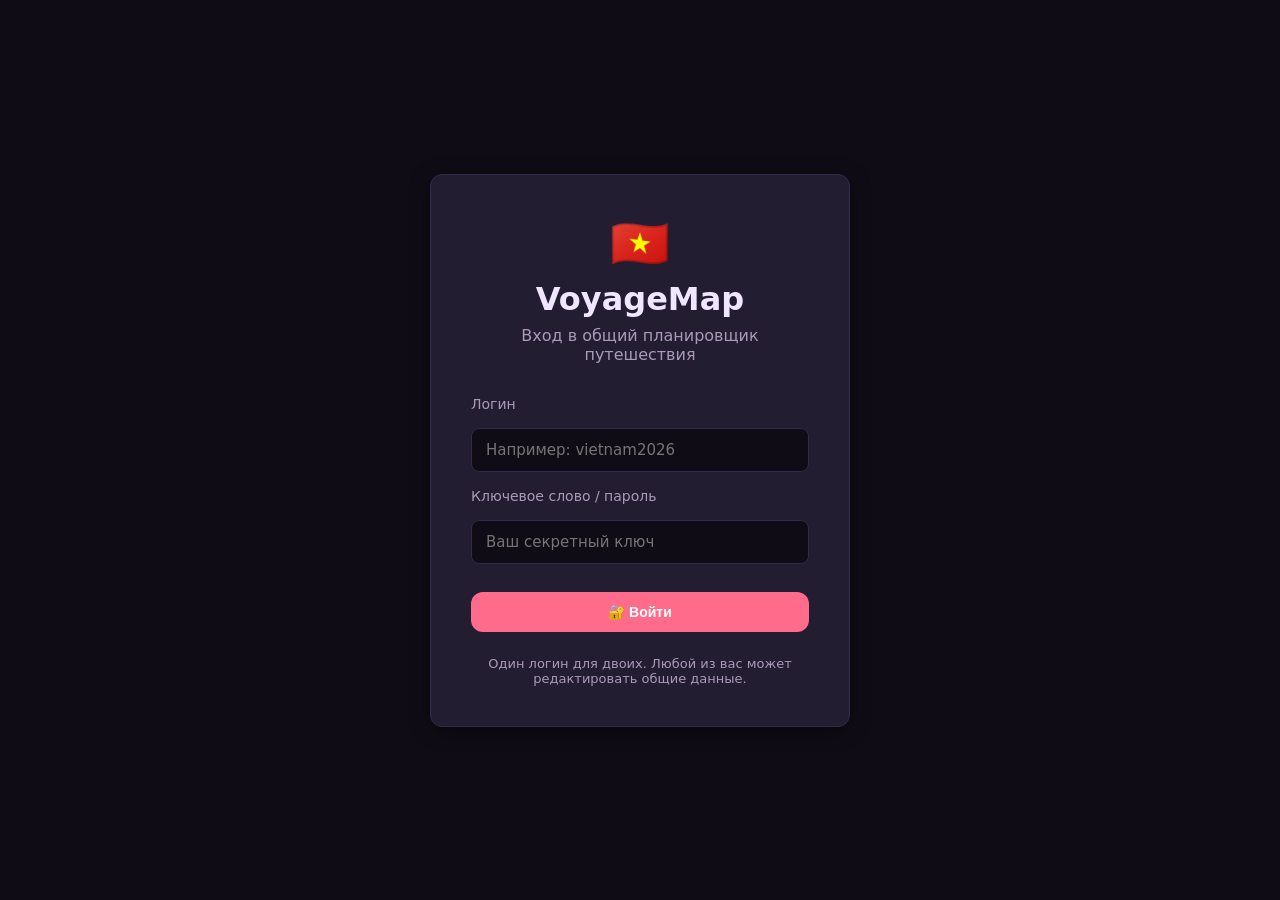
==== index.html @ cbf47e5e "Add colored map pins + Stamen Toner Lite + maxZoom 19" ====
<!DOCTYPE html>
<html lang="ru">
<head>
    <meta charset="UTF-8">
    <meta name="viewport" content="width=device-width, initial-scale=1.0">
    <title>Vietnam Travel Map 2026</title>
    <link rel="stylesheet" href="https://unpkg.com/leaflet@1.9.4/dist/leaflet.css" />
    <link rel="stylesheet" href="css/style.css">
</head>
<body>
    <!-- Экран входа -->
    <div id="login-screen" class="login-screen hidden">
        <div class="login-card">
            <div class="login-header">
                <span class="brand-icon" style="font-size: 48px;">🇻🇳</span>
                <h1>VoyageMap</h1>
                <p>Вход в общий планировщик путешествия</p>
            </div>
            <form id="login-form" class="login-form">
                <label for="login-input">Логин</label>
                <input type="text" id="login-input" placeholder="Например: vietnam2026" required autocomplete="username">

                <label for="passphrase-input">Ключевое слово / пароль</label>
                <input type="password" id="passphrase-input" placeholder="Ваш секретный ключ" required autocomplete="current-password">

                <div id="login-error" class="login-error" style="display: none;"></div>

                <button type="submit" class="btn btn-primary" style="width: 100%; margin-top: 12px;">🔐 Войти</button>
            </form>
            <p class="login-hint">Один логин для двоих. Любой из вас может редактировать общие данные.</p>
        </div>
    </div>

    <div class="app" style="display: none;">
        <!-- Sidebar -->
        <aside class="sidebar">
            <div class="brand">
                <span class="brand-icon">🇻🇳</span>
                <span class="brand-text">VoyageMap</span>
            </div>
            <nav class="nav">
                <button class="nav-item active" data-tab="dashboard">
                    <span class="nav-icon">📊</span>
                    <span class="nav-text">Dashboard</span>
                </button>
                <button class="nav-item" data-tab="map">
                    <span class="nav-icon">🗺️</span>
                    <span class="nav-text">Vietnam Map</span>
                </button>
                <button class="nav-item" data-tab="weather">
                    <span class="nav-icon">🌤️</span>
                    <span class="nav-text">Weather</span>
                </button>
                <button class="nav-item" data-tab="routes">
                    <span class="nav-icon">🛤️</span>
                    <span class="nav-text">Routes</span>
                </button>
                <button class="nav-item" data-tab="notes">
                    <span class="nav-icon">📝</span>
                    <span class="nav-text">Notes</span>
                </button>
                <button class="nav-item" data-tab="expenses">
                    <span class="nav-icon">💰</span>
                    <span class="nav-text">Траты</span>
                </button>
                <button class="nav-item" data-tab="planner">
                    <span class="nav-icon">📅</span>
                    <span class="nav-text">Планнер</span>
                </button>
                <button class="nav-item" data-tab="settings">
                    <span class="nav-icon">⚙️</span>
                    <span class="nav-text">Settings</span>
                </button>
            </nav>
            <div class="sidebar-footer">
                <small>Vietnam 2026 • Prototype</small>
            </div>
        </aside>

        <!-- Main content -->
        <main class="main">
            <!-- Dashboard -->
            <section class="tab active" id="tab-dashboard">
                <header class="page-header">
                    <h1>🇻🇳 Vietnam Travel Dashboard</h1>
                </header>
                <div class="dashboard-grid">
                    <!-- Trip dates -->
                    <div class="card compact">
                        <div class="card-header">
                            <div class="card-label">ПЛАНИРУЕМАЯ ПОЕЗДКА</div>
                            <span class="card-icon">✈️</span>
                        </div>
                        <div class="metric-row">
                            <div class="metric">
                                <span class="metric-value" id="trip-days">91</span>
                                <span class="metric-unit">дней</span>
                            </div>
                            <div class="date-pair">
                                <div class="date-input-group">
                                    <span class="date-label">Старт</span>
                                    <input type="date" id="trip-start" value="2026-09-01">
                                </div>
                                <span class="date-arrow">→</span>
                                <div class="date-input-group">
                                    <span class="date-label">Финиш</span>
                                    <input type="date" id="trip-end" value="2026-11-30">
                                </div>
                            </div>
                        </div>
                        <div class="card-footer" id="trip-to-start">До старта: 44 дня</div>
                    </div>

                    <!-- Visa -->
                    <div class="card compact visa-card">
                        <div class="card-header">
                            <div class="card-label">ВИЗА</div>
                            <span class="card-icon">🛂</span>
                        </div>
                        <div class="metric-row">
                            <div class="metric">
                                <span class="metric-value" id="visa-remaining">—</span>
                                <span class="metric-unit">дней осталось</span>
                            </div>
                            <div class="visa-inputs">
                                <div class="date-input-group">
                                    <span class="date-label">Оформлена</span>
                                    <input type="date" id="visa-date">
                                </div>
                                <div class="date-input-group">
                                    <span class="date-label">Срок, дн</span>
                                    <input type="number" id="visa-days" min="1" value="90">
                                </div>
                            </div>
                        </div>
                        <div class="card-footer" id="visa-end-date">—</div>
                    </div>

                    <!-- Vietnam time -->
                    <div class="card compact time-card">
                        <div class="card-header">
                            <div class="card-label">ВРЕМЯ ВО ВЬЕТНАМЕ</div>
                            <span class="card-icon">🌏</span>
                        </div>
                        <div class="time-clock" id="time-vietnam">--:--</div>
                        <div class="time-date" id="date-vietnam">--</div>
                    </div>

                    <!-- Moscow time -->
                    <div class="card compact time-card">
                        <div class="card-header">
                            <div class="card-label">ВРЕМЯ В МОСКВЕ</div>
                            <span class="card-icon">🇷🇺</span>
                        </div>
                        <div class="time-clock" id="time-moscow">--:--</div>
                        <div class="time-date" id="date-moscow">--</div>
                    </div>
                </div>
                <div class="dashboard-grid">
                    <div class="card wide budget-card">
                        <div class="budget-card-header">
                            <div class="budget-title">
                                <div class="card-label">БЮДЖЕТ ПОЕЗДКИ</div>
                                <div class="budget-summary">
                                    <span class="budget-spent" id="spent-amount">₽0</span>
                                    <span class="budget-total">из <span id="total-budget">₽600 000</span></span>
                                </div>
                            </div>
                            <div class="budget-status">
                                <div class="budget-remaining" id="budget-remaining">Осталось: ₽600 000</div>
                                <div class="rate-note" id="budget-rate-note">1 ₽ ≈ 280 ₫</div>
                            </div>
                        </div>

                        <div class="budget-progress">
                            <div class="budget-progress-bar" id="budget-progress-bar" style="width: 0%;"></div>
                        </div>

                        <div class="budget-body">
                            <div class="budget-categories" id="budget-categories">
                                <div style="color: var(--text-secondary); font-size: 13px;">Пока нет трат</div>
                            </div>
                            <div class="budget-actions">
                                <button class="btn btn-primary" onclick="switchTab('expenses')">💰 Управлять тратами</button>
                                <button class="btn btn-secondary" onclick="editBudget()">✏️ Изменить бюджет</button>
                            </div>
                        </div>
                    </div>
                </div>
                <div class="dashboard-grid">
                    <div class="card wide">
                        <div id="dashboard-planner-banner"></div>
                        <div class="card-label">БЫСТРЫЕ ДЕЙСТВИЯ</div>
                        <div class="quick-actions">
                            <button class="btn btn-primary" onclick="switchTab('map')">Открыть карту</button>
                            <button class="btn btn-secondary" onclick="switchTab('routes')">Планировать маршрут</button>
                            <button class="btn btn-secondary" onclick="switchTab('notes')">Мои заметки</button>
                        </div>
                    </div>
                </div>
                <div class="dashboard-grid">
                    <div class="card wide">
                        <div class="card-label">О ПРОЕКТЕ</div>
                        <p>Интерактивная карта Вьетнама для планирования длительного путешествия. Маркеры с русскими и вьетнамскими названиями, фото, погода, маршруты и личные заметки.</p>
                    </div>
                </div>
            </section>

            <!-- Vietnam Map -->
            <section class="tab" id="tab-map">
                <header class="page-header compact">
                    <h1>🗺️ Карта Вьетнама</h1>
                    <div class="map-toolbar">
                        <div class="map-search">
                            <input type="text" id="map-search" placeholder="Найти город, достопримечательность, пляж..." autocomplete="off">
                            <button class="btn btn-secondary" id="map-search-btn">🔍</button>
                        </div>
                        <button class="btn btn-secondary btn-pin-add" id="map-add-pin-btn" type="button">📍 Добавить метку</button>
                        <div class="layer-controls">
                            <label><input type="checkbox" class="layer-toggle" data-layer="cities" checked> Города</label>
                            <label><input type="checkbox" class="layer-toggle" data-layer="attractions" checked> Достопримечательности</label>
                            <label><input type="checkbox" class="layer-toggle" data-layer="beaches" checked> Пляжи</label>
                            <label><input type="checkbox" class="layer-toggle" data-layer="transport" checked> Аэропорты/Порты</label>

                            <div class="layer-group">
                                <div class="layer-group-title">Мои метки:</div>
                                <label class="pin-toggle pin-toggle-want-to-visit"><input type="checkbox" class="layer-toggle" data-layer="pin-want-to-visit" checked> ⭐ Хочу побывать</label>
                                <label class="pin-toggle pin-toggle-visited"><input type="checkbox" class="layer-toggle" data-layer="pin-visited" checked> ✅ Уже были</label>
                                <label class="pin-toggle pin-toggle-food"><input type="checkbox" class="layer-toggle" data-layer="pin-food" checked> 🍴 Еда</label>
                                <label class="pin-toggle pin-toggle-housing"><input type="checkbox" class="layer-toggle" data-layer="pin-housing" checked> 🏨 Жильё</label>
                                <label class="pin-toggle pin-toggle-note"><input type="checkbox" class="layer-toggle" data-layer="pin-note" checked> 📌 Заметки</label>
                            </div>

                            <label><input type="checkbox" class="layer-toggle" data-layer="routes"> Маршруты</label>
                            <label><input type="checkbox" class="layer-toggle" data-layer="boundaries" checked> Границы стран</label>
                        </div>
                    </div>
                </header>
                <div id="map" class="map-container"></div>

                <!-- Плавающая панель построения маршрута -->
                <div class="route-builder-panel" id="route-builder-panel">
                    <div class="builder-header">
                        <div class="card-label">КОНСТРУКТОР МАРШРУТА</div>
                        <button class="btn-icon" onclick="toggleRouteBuilder()">✕</button>
                    </div>

                    <div class="builder-status" id="builder-status">Загрузка...</div>

                    <input type="text" id="new-route-name" placeholder="Название, например: Поездка к водопадам">
                    <input type="date" id="new-route-date">
                    <textarea id="new-route-desc" rows="2" placeholder="Описание маршрута..."></textarea>

                    <div class="builder-section">
                        <div class="section-label">Точки маршрута</div>
                        <div id="route-waypoints-list" class="waypoints-list">
                            <div class="waypoints-empty">Правый клик на карте → «Добавить точку»</div>
                        </div>
                        <button class="btn btn-sm btn-secondary" id="clear-waypoints">Очистить точки</button>
                    </div>

                    <div class="builder-actions">
                        <button class="btn btn-primary" id="build-route">🛣️ Построить по дорогам</button>
                        <button class="btn btn-success" id="save-built-route" disabled>💾 Сохранить маршрут</button>
                    </div>

                    <div class="route-info" id="route-info"></div>
                </div>

                <!-- Кнопка открытия панели, если свёрнута -->
                <button class="builder-toggle" id="builder-toggle" onclick="toggleRouteBuilder()">🛣️ Маршрут</button>

                <div id="map-context-menu" class="map-context-menu hidden">
                    <div class="context-item" data-action="waypoint">➕ Добавить точку маршрута</div>
                    <div class="context-item" data-action="google">🔍 Искать в Google Maps</div>
                </div>

                <div id="map-search-results" class="map-search-results hidden"></div>

                <!-- Модалка создания цветной метки -->
                <div id="pin-create-modal" class="pin-create-modal" hidden>
                    <div class="pin-create-backdrop" onclick="closePinCreateModal()"></div>
                    <div class="pin-create-card" role="dialog" aria-modal="true" aria-labelledby="pin-create-title-text">
                        <div class="pin-create-header">
                            <h3 id="pin-create-title-text">📍 Новая метка</h3>
                            <button type="button" class="pin-create-close" onclick="closePinCreateModal()" aria-label="Закрыть">✕</button>
                        </div>

                        <div class="pin-type-picker" role="radiogroup" aria-label="Тип метки">
                            <button type="button" class="pin-type-btn pin-type-want-to-visit" data-type="want-to-visit" onclick="setActivePinType('want-to-visit')" title="Хочу побывать" aria-label="Хочу побывать">⭐</button>
                            <button type="button" class="pin-type-btn pin-type-visited" data-type="visited" onclick="setActivePinType('visited')" title="Уже были" aria-label="Уже были">✅</button>
                            <button type="button" class="pin-type-btn pin-type-food" data-type="food" onclick="setActivePinType('food')" title="Еда" aria-label="Еда">🍴</button>
                            <button type="button" class="pin-type-btn pin-type-housing" data-type="housing" onclick="setActivePinType('housing')" title="Жильё" aria-label="Жильё">🏨</button>
                            <button type="button" class="pin-type-btn pin-type-note" data-type="note" onclick="setActivePinType('note')" title="Заметка" aria-label="Заметка">📌</button>
                        </div>

                        <label class="pin-form-field">
                            <span class="pin-form-label">Заголовок:</span>
                            <input type="text" id="pin-create-title" placeholder="например, Храм Литературы" maxlength="80">
                        </label>

                        <label class="pin-form-field">
                            <span class="pin-form-label">Адрес:</span>
                            <div class="pin-address-row">
                                <input type="text" id="pin-create-address" placeholder="Определяется автоматически...">
                                <button type="button" class="btn btn-sm btn-secondary" id="pin-refresh-addr" onclick="refreshPinAddress()" title="Обновить адрес">🔄</button>
                            </div>
                        </label>

                        <label class="pin-form-field">
                            <span class="pin-form-label">Заметка:</span>
                            <textarea id="pin-create-body" rows="3" placeholder="Время работы, особенности, цены..."></textarea>
                        </label>

                        <label class="pin-form-checkbox">
                            <input type="checkbox" id="pin-create-add-note">
                            <span>Также создать полноценную заметку</span>
                        </label>

                        <div class="pin-create-actions">
                            <button type="button" class="btn btn-primary" onclick="savePin()">💾 Сохранить</button>
                            <button type="button" class="btn btn-secondary" onclick="closePinCreateModal()">Отмена</button>
                        </div>
                    </div>
                </div>
            </section>

            <!-- Weather -->
            <section class="tab" id="tab-weather">
                <header class="page-header">
                    <h1>🌤️ Погода</h1>
                    <p class="subtitle">Выберите город на карте или из списка</p>
                </header>
                <div class="weather-layout">
                    <div class="weather-sidebar">
                        <div class="search-box">
                            <input type="text" id="weather-search" placeholder="Найти город...">
                        </div>
                        <div class="weather-list" id="weather-list"></div>
                    </div>
                    <div class="weather-content" id="weather-detail">
                        <div class="empty-state">
                            <span class="empty-icon">🌦️</span>
                            <p>Выберите город, чтобы увидеть прогноз погоды на 7 дней</p>
                        </div>
                    </div>
                </div>
            </section>

            <!-- Routes -->
            <section class="tab" id="tab-routes">
                <header class="page-header">
                    <h1>🛤️ Маршруты</h1>
                    <p class="subtitle">Ваши маршруты, планировка и идеи для поездок</p>
                </header>

                <div class="routes-layout-v2">
                    <!-- Левая колонка: мои маршруты + быстрое добавление -->
                    <div class="routes-main">
                        <div class="routes-toolbar">
                            <div class="routes-title">
                                <span class="card-label">МОИ МАРШРУТЫ</span>
                                <p style="color: var(--text-secondary); font-size: 13px; margin-top: 6px;">Создавайте маршруты на карте или быстро между городами.</p>
                            </div>
                            <div class="routes-quick-add">
                                <select id="route-from"></select>
                                <span class="route-arrow">→</span>
                                <select id="route-to"></select>
                                <button class="btn btn-primary" id="add-route">Добавить</button>
                            </div>
                        </div>

                        <div class="routes-list-v2" id="saved-routes"></div>
                    </div>

                    <!-- Правая колонка: детальный редактор -->
                    <div class="routes-detail" id="route-detail">
                        <div class="empty-state">
                            <span class="empty-icon">🛤️</span>
                            <p>Выберите маршрут слева, чтобы отредактировать детали, фото, даты и заметки.</p>
                        </div>
                    </div>
                </div>

                <!-- Блок идей для поездок: сворачиваемый accordion с каруселью круизов -->
                <div class="cruises-section" id="cruises-section">
                    <button class="cruises-toggle" onclick="toggleCruisesSection()">
                        <span class="cruises-toggle-title">🚢 Идеи для поездок: круизы, экскурсии и буклеты</span>
                        <span class="cruises-toggle-icon" id="cruises-toggle-icon">▾</span>
                    </button>

                    <div class="cruises-content" id="cruises-content">
                        <div class="cruises-intro">
                            <p>Вдохновение для маршрутов: официальные круизы по бухтам и рекам, а также места, куда можно добавить свои буклеты и ссылки.</p>
                            <button class="btn btn-secondary" onclick="openCruiseForm()">➕ Добавить буклет/ссылку</button>
                        </div>

                        <div class="carousel-wrapper">
                            <button class="carousel-btn prev" onclick="moveCarousel(-1)">‹</button>
                            <div class="carousel-track" id="cruise-carousel"></div>
                            <button class="carousel-btn next" onclick="moveCarousel(1)">›</button>
                        </div>
                    </div>
                </div>
            </section>

            <!-- Planner -->
            <section class="tab" id="tab-planner">
                <header class="page-header">
                    <h1>📅 Планнер поездки</h1>
                    <p class="subtitle">Ближайшие события, маршруты и напоминания</p>
                </header>
                <div class="planner-layout">
                    <div class="planner-sidebar">
                        <div class="card">
                            <div class="card-label">НАПОМИНАНИЯ</div>
                            <div id="planner-reminders">
                                <div class="empty-state-small">
                                    <p>Запланируйте маршрут с датой, чтобы увидеть напоминания.</p>
                                </div>
                            </div>
                        </div>
                    </div>
                    <div class="planner-content">
                        <h3 style="margin-bottom: 16px;">Все запланированные маршруты</h3>
                        <div id="planner-list" class="planner-list"></div>
                    </div>
                </div>
            </section>

            <!-- Notes -->
            <section class="tab" id="tab-notes">
                <header class="page-header">
                    <h1>📝 Заметки</h1>
                    <p class="subtitle">Личные заметки: места, врачи, кафе, жильё — всё в одном месте</p>
                </header>
                <div class="notes-layout">
                    <div class="notes-sidebar">
                        <div class="search-box">
                            <input type="text" id="notes-search" placeholder="Найти заметку по названию или тегу…">
                        </div>
                        <div id="notes-tree" class="notes-tree"></div>
                    </div>
                    <div class="notes-content">
                        <div class="notes-filter-bar">
                            <div class="notes-filter-row">
                                <span class="filter-label">📍 Город:</span>
                                <div id="notes-filter-cities" class="filter-chips"></div>
                            </div>
                            <div class="notes-filter-row">
                                <span class="filter-label">🏷️ Теги:</span>
                                <div id="notes-filter-tags" class="filter-chips"></div>
                            </div>
                            <div class="notes-filter-actions">
                                <button class="btn btn-primary" onclick="startNewNote()">➕ Добавить заметку</button>
                            </div>
                        </div>
                        <div id="notes-subbar" class="notes-subbar-host"></div>
                        <div id="notes-list" class="notes-list notes-list-grid"></div>
                        <div id="notes-editor" class="notes-editor-pane"></div>
                    </div>
                </div>
            </section>

            <!-- Expenses -->
            <section class="tab" id="tab-expenses">
                <header class="page-header">
                    <h1>💰 Траты</h1>
                    <p class="subtitle">Учёт расходов по категориям во время путешествия</p>
                </header>
                <div class="expenses-layout">
                    <div class="expenses-sidebar">
                        <div class="budget-summary-card">
                            <div class="card-label">ОБЩИЙ БЮДЖЕТ (₽)</div>
                            <div class="big" id="expenses-total-budget">₽600 000</div>
                            <div class="budget-progress">
                                <div class="budget-progress-bar" id="expenses-progress-bar" style="width: 0%;"></div>
                            </div>
                            <div style="margin-top: 12px; color: var(--text-secondary); font-size: 13px;">
                                Потрачено: <strong id="expenses-spent">₽0</strong>
                                <br>
                                Осталось: <strong id="expenses-remaining">₽600 000</strong>
                            </div>
                            <div class="rate-note" id="expenses-rate-note">Курс: 1 ₽ ≈ 280 ₫</div>
                            <button class="btn btn-secondary" style="margin-top: 16px;" onclick="editBudget()">✏️ Изменить бюджет</button>
                        </div>

                        <div class="expense-form-card">
                            <div class="card-label">ДОБАВИТЬ ТРАТУ</div>
                            <form id="expense-form">
                                <label for="expense-name">Название</label>
                                <input type="text" id="expense-name" placeholder="Например: Ужин в Ханое" required>

                                <label for="expense-amount">Сумма (VND, ₫)</label>
                                <input type="number" id="expense-amount" placeholder="0" min="0" step="1" required>

                                <label for="expense-category">Категория</label>
                                <select id="expense-category" required>
                                    <option value="food">🍽️ Еда</option>
                                    <option value="accommodation">🏠 Жильё</option>
                                    <option value="transport">🚌 Транспорт</option>
                                    <option value="flights">✈️ Перелёты</option>
                                    <option value="entertainment">🎭 Развлечения</option>
                                    <option value="shopping">🛍️ Шопинг</option>
                                    <option value="health">🏥 Медицина/страховка</option>
                                    <option value="visa">🛂 Визы/документы</option>
                                    <option value="other">📦 Другое</option>
                                </select>

                                <label for="expense-date">Дата</label>
                                <input type="date" id="expense-date" required>

                                <label for="expense-notes">Примечание (необязательно)</label>
                                <input type="text" id="expense-notes" placeholder="Где, с кем, детали...">

                                <button type="submit" class="btn btn-primary" style="width: 100%; margin-top: 8px;">➕ Добавить трату</button>
                            </form>
                        </div>
                    </div>

                    <div class="expenses-content">
                        <div class="expenses-stats">
                            <div class="stat-card">
                                <div class="stat-label">Всего трат</div>
                                <div class="stat-value" id="expense-count">0</div>
                            </div>
                            <div class="stat-card">
                                <div class="stat-label">Средняя трата</div>
                                <div class="stat-value" id="expense-average">0 ₫</div>
                            </div>
                            <div class="stat-card">
                                <div class="stat-label">Крупнейшая категория</div>
                                <div class="stat-value" id="top-category">—</div>
                            </div>
                        </div>

                        <h3 style="margin-bottom: 16px;">Траты по категориям</h3>
                        <div class="expense-categories-chart" id="expense-categories-chart"></div>

                        <h3 style="margin: 24px 0 16px;">История трат</h3>
                        <div class="expenses-list" id="expenses-list">
                            <div class="empty-state">
                                <span class="empty-icon">💸</span>
                                <p>Пока нет трат. Добавьте первую слева.</p>
                            </div>
                        </div>
                    </div>
                </div>
            </section>

            <!-- Settings -->
            <section class="tab" id="tab-settings">
                <header class="page-header">
                    <h1>⚙️ Настройки</h1>
                </header>
                <div class="settings-grid">
                    <div class="card">
                        <div class="card-label">ДАННЫЕ</div>
                        <button class="btn btn-secondary" onclick="exportNotes()">Экспорт заметок</button>
                        <button class="btn btn-secondary" onclick="importNotes()">Импорт заметок</button>
                        <button class="btn btn-danger" onclick="clearNotes()">Очистить заметки</button>
                        <hr style="border-color: var(--border); margin: 16px 0;">
                        <button class="btn btn-secondary" onclick="exportExpenses()">Экспорт трат</button>
                        <button class="btn btn-secondary" onclick="importExpenses()">Импорт трат</button>
                        <button class="btn btn-danger" onclick="clearExpenses()">Очистить траты</button>
                    </div>
                    <div class="card">
                        <div class="card-label">МАРШРУТИЗАЦИЯ</div>
                        <p style="margin-bottom: 12px; color: var(--text-secondary); font-size: 13px;">
                            По умолчанию маршруты строятся через бесплатный OSRM. Для более точных расчётов можно указать ключ OpenRouteService.
                        </p>
                        <label for="ors-api-key" style="font-size: 13px; color: var(--text-secondary); margin-bottom: 6px; display: block;">OpenRouteService API key</label>
                        <input type="password" id="ors-api-key" placeholder="не обязательно" style="width: 100%; margin-bottom: 10px;">
                        <button class="btn btn-secondary" onclick="saveORSApiKey()" style="width: 100%;">Сохранить ключ</button>
                    </div>
                    <div class="card">
                        <div class="card-label">О ПРИЛОЖЕНИИ</div>
                        <p>Версия: 0.4.0 Sync</p>
                        <p>Стек: HTML/CSS/JS, Leaflet.js, OpenStreetMap, Open-Meteo API, OSRM, Cloudflare Workers + D1</p>
                        <div id="sync-indicator" class="sync-indicator" style="margin-top: 12px;"></div>
                    </div>
                    <div class="card">
                        <div class="card-label">АККАУНТ</div>
                        <button class="btn btn-danger" id="logout-btn" style="width: 100%;">🚪 Выйти</button>
                    </div>
                </div>
            </section>
        </main>
    </div>

    <!-- Lightbox для фото маршрутов -->
    <div id="route-lightbox" class="route-lightbox hidden" onclick="closeRouteLightbox()">
        <button class="lightbox-close" onclick="closeRouteLightbox()">✕</button>
        <img id="lightbox-img" src="" alt="Фото маршрута">
    </div>

    <script src="https://unpkg.com/leaflet@1.9.4/dist/leaflet.js"></script>
    <script src="js/data.js"></script>
    <script src="js/auth.js"></script>
    <script src="js/sync.js"></script>
    <script src="js/map.js"></script>
    <script src="js/weather.js"></script>
    <script src="js/notes.js"></script>
    <script src="js/routes.js"></script>
    <script src="js/expenses.js"></script>
    <script src="js/app.js"></script>
</body>
</html>
---- css/style.css ----
:root {
    --bg-primary: #0f0c15;
    --bg-secondary: #1a1625;
    --bg-card: #231d32;
    --bg-hover: #2d2640;
    --text-primary: #f0e6ff;
    --text-secondary: #a99bb8;
    --accent: #ff6b8a;
    --accent-hover: #ff4d73;
    --accent-blue: #6b8aff;
    --border: #332a45;
    --success: #4ade80;
    --warning: #facc15;
    --danger: #ef4444;
    --radius: 12px;
    --shadow: 0 4px 20px rgba(0, 0, 0, 0.4);
}

* {
    margin: 0;
    padding: 0;
    box-sizing: border-box;
}

body {
    font-family: 'Segoe UI', system-ui, -apple-system, BlinkMacSystemFont, sans-serif;
    background: var(--bg-primary);
    color: var(--text-primary);
    height: 100vh;
    overflow: hidden;
}

.app {
    display: flex;
    height: 100vh;
    width: 100vw;
}

/* Sidebar */
.sidebar {
    width: 260px;
    background: var(--bg-secondary);
    border-right: 1px solid var(--border);
    display: flex;
    flex-direction: column;
    padding: 24px 16px;
    flex-shrink: 0;
}

.brand {
    display: flex;
    align-items: center;
    gap: 12px;
    margin-bottom: 32px;
    padding: 0 8px;
}

.brand-icon {
    font-size: 24px;
}

.brand-text {
    font-size: 22px;
    font-weight: 700;
    background: linear-gradient(90deg, var(--accent), var(--accent-blue));
    -webkit-background-clip: text;
    -webkit-text-fill-color: transparent;
    background-clip: text;
}

.nav {
    display: flex;
    flex-direction: column;
    gap: 8px;
    flex: 1;
}

.nav-item {
    display: flex;
    align-items: center;
    gap: 12px;
    padding: 12px 16px;
    border: none;
    border-radius: var(--radius);
    background: transparent;
    color: var(--text-secondary);
    font-size: 15px;
    cursor: pointer;
    transition: all 0.2s ease;
    text-align: left;
}

.nav-item:hover {
    background: var(--bg-hover);
    color: var(--text-primary);
}

.nav-item.active {
    background: var(--bg-hover);
    color: var(--accent);
    border-left: 3px solid var(--accent);
}

.nav-icon {
    font-size: 18px;
    width: 24px;
    text-align: center;
}

.sidebar-footer {
    padding: 16px 8px 0;
    color: var(--text-secondary);
    font-size: 12px;
    border-top: 1px solid var(--border);
}

/* Main content */
.main {
    flex: 1;
    overflow: hidden;
    position: relative;
}

.tab {
    display: none;
    height: 100%;
    overflow-y: auto;
    padding: 32px;
}

.tab.active {
    display: block;
}

.page-header {
    margin-bottom: 28px;
}

.page-header h1 {
    font-size: 32px;
    font-weight: 700;
    margin-bottom: 8px;
}

.page-header .subtitle {
    color: var(--text-secondary);
    font-size: 15px;
}

.page-header.compact {
    display: flex;
    justify-content: space-between;
    align-items: center;
    flex-wrap: wrap;
    gap: 16px;
    margin-bottom: 16px;
}

.page-header.compact h1 {
    font-size: 24px;
    margin-bottom: 0;
}

/* Dashboard */
.dashboard-grid {
    display: grid;
    grid-template-columns: repeat(auto-fit, minmax(240px, 1fr));
    gap: 20px;
    margin-bottom: 24px;
}

.card {
    background: var(--bg-card);
    border: 1px solid var(--border);
    border-radius: var(--radius);
    padding: 22px;
    box-shadow: var(--shadow);
    transition: border-color 0.2s ease, transform 0.15s ease;
}

.card:hover {
    border-color: #4a3f63;
}

.card.wide {
    grid-column: 1 / -1;
}

.card.compact {
    display: flex;
    flex-direction: column;
    gap: 16px;
    min-height: 180px;
}

.card-header {
    display: flex;
    justify-content: space-between;
    align-items: flex-start;
}

.card-icon {
    font-size: 22px;
    opacity: 0.8;
}

.card-label {
    color: var(--text-secondary);
    font-size: 11px;
    font-weight: 600;
    letter-spacing: 1.2px;
}

.card-title {
    font-size: 24px;
    margin-bottom: 4px;
}

.card-footer {
    margin-top: auto;
    color: var(--text-secondary);
    font-size: 13px;
    padding-top: 10px;
    border-top: 1px solid var(--border);
}

.metric-row {
    display: flex;
    flex-direction: column;
    gap: 12px;
}

.metric {
    display: flex;
    align-items: baseline;
    gap: 8px;
}

.metric-value {
    font-size: 42px;
    font-weight: 700;
    color: var(--accent);
    line-height: 1;
}

.metric-unit {
    color: var(--text-secondary);
    font-size: 14px;
}

.date-pair,
.visa-inputs {
    display: flex;
    align-items: flex-end;
    gap: 10px;
    flex-wrap: wrap;
}

.date-input-group {
    display: flex;
    flex-direction: column;
    gap: 4px;
}

.date-label {
    font-size: 11px;
    color: var(--text-secondary);
    letter-spacing: 0.5px;
}

.date-arrow {
    color: var(--text-secondary);
    font-size: 14px;
    padding-bottom: 8px;
}

input[type="date"],
input[type="number"] {
    background: var(--bg-primary);
    border: 1px solid var(--border);
    border-radius: 8px;
    color: var(--text-primary);
    padding: 7px 10px;
    font-size: 13px;
    font-family: inherit;
    outline: none;
    min-width: 110px;
}

input[type="date"]:focus,
input[type="number"]:focus {
    border-color: var(--accent);
}

.time-card .time-clock {
    font-size: 42px;
    font-weight: 700;
    color: var(--accent);
    line-height: 1;
    margin-bottom: 8px;
}

.time-card .time-date {
    color: var(--text-secondary);
    font-size: 14px;
}

.rate-note {
    color: var(--text-secondary);
    font-size: 12px;
    margin-top: 4px;
}

.card-days .big,
.card-stat .big {
    font-size: 42px;
    font-weight: 700;
    color: var(--accent);
    display: block;
    margin-bottom: 4px;
}

/* Budget card */
.budget-card {
    display: flex;
    flex-direction: column;
    gap: 18px;
}

.budget-card-header {
    display: flex;
    justify-content: space-between;
    align-items: flex-start;
    flex-wrap: wrap;
    gap: 16px;
}

.budget-title {
    display: flex;
    flex-direction: column;
    gap: 6px;
}

.budget-summary {
    display: flex;
    align-items: baseline;
    gap: 10px;
}

.budget-spent {
    font-size: 36px;
    font-weight: 700;
    color: var(--accent);
    line-height: 1;
}

.budget-total {
    color: var(--text-secondary);
    font-size: 16px;
}

.budget-status {
    text-align: right;
}

.budget-remaining {
    color: var(--success);
    font-size: 16px;
    font-weight: 600;
    margin-bottom: 4px;
}

.budget-remaining.warning {
    color: var(--warning);
}

.budget-remaining.danger {
    color: var(--danger);
}

.budget-progress {
    width: 100%;
    height: 12px;
    background: var(--bg-secondary);
    border-radius: 6px;
    overflow: hidden;
}

.budget-progress-bar {
    height: 100%;
    background: linear-gradient(90deg, var(--accent), var(--accent-hover));
    border-radius: 6px;
    transition: width 0.5s ease;
}

.budget-progress-bar.warning {
    background: linear-gradient(90deg, var(--warning), #f97316);
}

.budget-progress-bar.danger {
    background: linear-gradient(90deg, var(--danger), #b91c1c);
}

.budget-body {
    display: flex;
    justify-content: space-between;
    align-items: flex-start;
    gap: 20px;
    flex-wrap: wrap;
}

.budget-categories {
    display: flex;
    gap: 10px;
    flex-wrap: wrap;
    flex: 1;
    min-width: 240px;
}

.budget-category {
    background: var(--bg-secondary);
    border: 1px solid var(--border);
    border-radius: 10px;
    padding: 8px 12px;
    font-size: 13px;
}

.budget-category .cat-name {
    color: var(--text-secondary);
    margin-right: 6px;
}

.budget-category .cat-amount {
    font-weight: 600;
    color: var(--text-primary);
}

.budget-actions {
    display: flex;
    gap: 10px;
    flex-wrap: wrap;
}

.quick-actions {
    display: flex;
    gap: 12px;
    flex-wrap: wrap;
}

.btn {
    padding: 12px 24px;
    border-radius: var(--radius);
    border: none;
    font-size: 14px;
    font-weight: 600;
    cursor: pointer;
    transition: all 0.2s ease;
}

.btn-primary {
    background: var(--accent);
    color: white;
}

.btn-primary:hover {
    background: var(--accent-hover);
}

.btn-secondary {
    background: var(--bg-hover);
    color: var(--text-primary);
    border: 1px solid var(--border);
    margin-right: 8px;
    margin-bottom: 8px;
}

.btn-secondary:hover {
    background: var(--border);
}

.btn-danger {
    background: rgba(239, 68, 68, 0.2);
    color: var(--danger);
    border: 1px solid var(--danger);
}

.btn-danger:hover {
    background: rgba(239, 68, 68, 0.3);
}

/* Map */
.map-container {
    width: 100%;
    height: calc(100vh - 170px);
    border-radius: var(--radius);
    overflow: hidden;
    border: 1px solid var(--border);
    box-shadow: var(--shadow);
    position: relative;
}

.map-toolbar {
    display: flex;
    align-items: center;
    justify-content: space-between;
    flex-wrap: wrap;
    gap: 12px;
    background: var(--bg-card);
    padding: 10px 14px;
    border-radius: var(--radius);
    border: 1px solid var(--border);
    max-width: 100%;
}

.map-search {
    display: flex;
    align-items: center;
    gap: 8px;
    flex: 1;
    min-width: 260px;
}

.map-search input {
    flex: 1;
    background: var(--bg-primary);
    border: 1px solid var(--border);
    border-radius: 8px;
    color: var(--text-primary);
    padding: 8px 12px;
    font-size: 14px;
    font-family: inherit;
    outline: none;
}

.map-search input:focus {
    border-color: var(--accent);
}

.map-search button {
    padding: 8px 12px;
    font-size: 14px;
}

.layer-controls {
    display: flex;
    gap: 14px;
    flex-wrap: wrap;
}

.layer-controls label {
    display: flex;
    align-items: center;
    gap: 6px;
    font-size: 13px;
    color: var(--text-secondary);
    cursor: pointer;
    white-space: nowrap;
}

.layer-controls input {
    accent-color: var(--accent);
}

/* Search results dropdown on map */
.map-search-results {
    position: absolute;
    top: 62px;
    left: 14px;
    width: min(360px, calc(100% - 28px));
    max-height: 320px;
    overflow-y: auto;
    background: var(--bg-card);
    border: 1px solid var(--border);
    border-radius: var(--radius);
    box-shadow: var(--shadow);
    z-index: 1000;
}

.map-search-results.hidden {
    display: none;
}

.search-result-item {
    padding: 12px 14px;
    cursor: pointer;
    border-bottom: 1px solid var(--border);
    transition: background 0.15s ease;
}

.search-result-item:last-child {
    border-bottom: none;
}

.search-result-item:hover {
    background: var(--bg-hover);
}

.search-result-item.external {
    color: var(--accent-blue);
    font-size: 13px;
}

.result-name {
    font-weight: 500;
    font-size: 14px;
    color: var(--text-primary);
}

.result-viet {
    color: var(--text-secondary);
    font-size: 13px;
}

.result-type {
    font-size: 12px;
    color: var(--text-secondary);
    margin-top: 2px;
}

/* Context menu on map */
.map-context-menu {
    position: fixed;
    background: var(--bg-card);
    border: 1px solid var(--border);
    border-radius: var(--radius);
    box-shadow: var(--shadow);
    padding: 6px 0;
    z-index: 10000;
    min-width: 180px;
}

.map-context-menu.hidden {
    display: none;
}

.context-item {
    padding: 10px 14px;
    font-size: 14px;
    cursor: pointer;
    transition: background 0.15s ease;
}

.context-item:hover {
    background: var(--bg-hover);
}

/* Route notification */
.route-notification {
    position: fixed;
    bottom: 24px;
    right: 24px;
    background: var(--bg-card);
    border: 1px solid var(--border);
    border-left: 4px solid var(--accent);
    border-radius: var(--radius);
    padding: 14px 18px;
    box-shadow: var(--shadow);
    font-size: 14px;
    color: var(--text-primary);
    z-index: 10001;
    opacity: 0;
    transform: translateY(20px);
    transition: opacity 0.3s ease, transform 0.3s ease;
    pointer-events: none;
}

.route-notification.show {
    opacity: 1;
    transform: translateY(0);
}

/* Country tooltip on map */
.country-tooltip {
    background: rgba(15, 12, 21, 0.85);
    border: 1px solid var(--border);
    border-radius: 6px;
    color: var(--text-primary);
    font-size: 12px;
    padding: 4px 8px;
    box-shadow: var(--shadow);
}

.leaflet-tooltip-left:before,
.leaflet-tooltip-right:before {
    border: none !important;
}

/* Leaflet popup customization */
.leaflet-popup-content-wrapper {
    background: var(--bg-card);
    color: var(--text-primary);
    border-radius: var(--radius);
    border: 1px solid var(--border);
    box-shadow: var(--shadow);
    padding: 0;
}

.leaflet-popup-tip {
    background: var(--bg-card);
}

.leaflet-popup-content {
    margin: 0;
    width: 280px !important;
}

.popup-title {
    font-size: 18px;
    font-weight: 700;
    margin-bottom: 4px;
    color: var(--accent);
}

.popup-viet {
    font-size: 13px;
    color: var(--text-secondary);
    margin-bottom: 12px;
}

.popup-type {
    display: inline-block;
    padding: 4px 10px;
    border-radius: 20px;
    font-size: 11px;
    font-weight: 600;
    text-transform: uppercase;
    margin-bottom: 12px;
}

.popup-type.city { background: var(--accent-blue); color: white; }
.popup-type.attraction { background: var(--warning); color: #1a1625; }
.popup-type.beach { background: #22d3ee; color: #1a1625; }
.popup-type.airport { background: var(--success); color: #1a1625; }
.popup-type.port { background: #a78bfa; color: white; }

.popup-images {
    display: grid;
    grid-template-columns: repeat(3, 1fr);
    gap: 6px;
    margin-bottom: 12px;
}

.popup-images img {
    width: 100%;
    height: 60px;
    object-fit: cover;
    border-radius: 6px;
    cursor: pointer;
    transition: transform 0.2s;
}

.popup-images img:hover {
    transform: scale(1.05);
}

.popup-desc {
    font-size: 13px;
    line-height: 1.5;
    color: var(--text-secondary);
    margin-bottom: 12px;
}

.popup-actions {
    display: flex;
    gap: 8px;
    flex-wrap: wrap;
}

.popup-actions button {
    flex: 1;
    min-width: 80px;
    padding: 8px 12px;
    font-size: 12px;
}

/* Weather */
.weather-layout,
.routes-layout,
.notes-layout {
    display: grid;
    grid-template-columns: 320px 1fr;
    gap: 24px;
    height: calc(100vh - 160px);
}

.weather-sidebar,
.routes-sidebar,
.notes-sidebar {
    background: var(--bg-card);
    border: 1px solid var(--border);
    border-radius: var(--radius);
    padding: 20px;
    overflow-y: auto;
}

.weather-content,
.routes-content,
.notes-content {
    background: var(--bg-card);
    border: 1px solid var(--border);
    border-radius: var(--radius);
    padding: 24px;
    overflow-y: auto;
    display: flex;
    flex-direction: column;
    gap: 16px;
}

.notes-content .notes-list-grid {
    flex: 1 1 auto;
    min-height: 120px;
}

.search-box input {
    width: 100%;
    padding: 12px 16px;
    background: var(--bg-primary);
    border: 1px solid var(--border);
    border-radius: var(--radius);
    color: var(--text-primary);
    font-size: 14px;
    margin-bottom: 16px;
}

.search-box input:focus {
    outline: none;
    border-color: var(--accent);
}

.weather-list-item,
.notes-list-item {
    padding: 14px 16px;
    border-radius: var(--radius);
    cursor: pointer;
    transition: all 0.2s;
    border: 1px solid transparent;
    margin-bottom: 8px;
}

.weather-list-item:hover,
.notes-list-item:hover {
    background: var(--bg-hover);
    border-color: var(--border);
}

.weather-list-item.active,
.notes-list-item.active {
    background: var(--bg-hover);
    border-color: var(--accent);
}

.weather-city {
    font-weight: 600;
    margin-bottom: 4px;
}

.weather-temp {
    font-size: 13px;
    color: var(--text-secondary);
}

.weather-detail-header {
    display: flex;
    justify-content: space-between;
    align-items: flex-start;
    margin-bottom: 24px;
    padding-bottom: 20px;
    border-bottom: 1px solid var(--border);
}

.weather-main {
    font-size: 48px;
    font-weight: 700;
    color: var(--accent);
}

.weather-desc {
    color: var(--text-secondary);
}

.forecast-grid {
    display: grid;
    grid-template-columns: repeat(auto-fit, minmax(120px, 1fr));
    gap: 16px;
}

.forecast-day {
    background: var(--bg-secondary);
    border: 1px solid var(--border);
    border-radius: var(--radius);
    padding: 16px;
    text-align: center;
}

.forecast-day .day {
    font-size: 12px;
    color: var(--text-secondary);
    margin-bottom: 8px;
}

.forecast-day .icon {
    font-size: 28px;
    margin: 8px 0;
}

.forecast-day .temp {
    font-size: 18px;
    font-weight: 700;
}

.forecast-day .temp-min {
    font-size: 13px;
    color: var(--text-secondary);
}

/* Routes v2 */
.routes-layout-v2 {
    display: grid;
    grid-template-columns: 1fr 1fr;
    gap: 24px;
    margin-bottom: 24px;
    height: calc(100vh - 240px);
}

.routes-main,
.routes-detail {
    background: var(--bg-card);
    border: 1px solid var(--border);
    border-radius: var(--radius);
    padding: 20px;
    overflow-y: auto;
    box-shadow: var(--shadow);
}

.routes-toolbar {
    display: flex;
    justify-content: space-between;
    align-items: flex-start;
    flex-wrap: wrap;
    gap: 16px;
    margin-bottom: 20px;
    padding-bottom: 16px;
    border-bottom: 1px solid var(--border);
}

.routes-title {
    flex: 1;
    min-width: 220px;
}

.routes-quick-add {
    display: flex;
    align-items: center;
    gap: 10px;
    flex-wrap: wrap;
}

.routes-quick-add select {
    background: var(--bg-primary);
    border: 1px solid var(--border);
    border-radius: 8px;
    color: var(--text-primary);
    padding: 8px 12px;
    font-size: 13px;
    min-width: 160px;
}

.route-arrow {
    color: var(--text-secondary);
    font-size: 16px;
}

.routes-list-v2 {
    display: flex;
    flex-direction: column;
    gap: 10px;
}

.route-row {
    display: flex;
    align-items: center;
    gap: 12px;
    background: var(--bg-primary);
    border: 1px solid var(--border);
    border-radius: 10px;
    padding: 12px 14px;
    cursor: pointer;
    transition: all 0.2s ease;
}

.route-row:hover,
.route-row.active {
    border-color: var(--accent);
    background: rgba(255, 107, 138, 0.08);
}

.route-row-date {
    display: flex;
    flex-direction: column;
    align-items: center;
    min-width: 44px;
    padding: 6px;
    background: var(--bg-card);
    border-radius: 8px;
    border: 1px solid var(--border);
}

.route-row-day {
    font-size: 18px;
    font-weight: 700;
    color: var(--accent);
    line-height: 1;
}

.route-row-month {
    font-size: 10px;
    color: var(--text-secondary);
    text-transform: uppercase;
    margin-top: 2px;
}

.route-row-body {
    flex: 1;
    min-width: 0;
}

.route-row-name {
    font-weight: 600;
    color: var(--text-primary);
    margin-bottom: 4px;
    white-space: nowrap;
    overflow: hidden;
    text-overflow: ellipsis;
}

.route-row-meta {
    font-size: 12px;
    color: var(--text-secondary);
}

.route-row-actions {
    display: flex;
    gap: 6px;
}

.route-row-actions .btn {
    padding: 6px 10px;
    font-size: 12px;
    margin: 0;
}

.route-builder {
    margin-top: 24px;
    padding-top: 20px;
    border-top: 1px solid var(--border);
}

.route-builder h4 {
    margin-bottom: 12px;
}

.route-builder select {
    width: 100%;
    padding: 10px 12px;
    background: var(--bg-primary);
    border: 1px solid var(--border);
    border-radius: var(--radius);
    color: var(--text-primary);
    margin-bottom: 12px;
}

.route-cards {
    display: grid;
    grid-template-columns: repeat(auto-fit, minmax(280px, 1fr));
    gap: 16px;
}

.route-card {
    background: var(--bg-secondary);
    border: 1px solid var(--border);
    border-radius: var(--radius);
    padding: 16px;
}

.route-card h4 {
    margin-bottom: 8px;
    color: var(--accent);
}

.route-card p {
    color: var(--text-secondary);
    font-size: 13px;
    margin-bottom: 8px;
}

.route-tag {
    display: inline-block;
    padding: 4px 10px;
    border-radius: 20px;
    font-size: 11px;
    background: var(--accent-blue);
    color: white;
}

/* Cruise carousel section */
.cruises-section {
    margin-top: 24px;
    border: 1px solid var(--border);
    border-radius: var(--radius);
    background: var(--bg-card);
    box-shadow: var(--shadow);
    overflow: hidden;
}

.cruises-toggle {
    width: 100%;
    display: flex;
    justify-content: space-between;
    align-items: center;
    padding: 16px 20px;
    background: var(--bg-secondary);
    border: none;
    color: var(--text-primary);
    font-size: 16px;
    font-weight: 600;
    cursor: pointer;
    text-align: left;
}

.cruises-toggle:hover {
    background: var(--bg-hover);
}

.cruises-toggle-icon {
    font-size: 18px;
    color: var(--accent);
    transition: transform 0.2s ease;
}

.cruises-section.collapsed .cruises-toggle-icon {
    transform: rotate(-90deg);
}

.cruises-content {
    padding: 20px;
    border-top: 1px solid var(--border);
}

.cruises-section.collapsed .cruises-content {
    display: none;
}

.cruises-intro {
    display: flex;
    justify-content: space-between;
    align-items: center;
    flex-wrap: wrap;
    gap: 12px;
    margin-bottom: 20px;
}

.cruises-intro p {
    color: var(--text-secondary);
    font-size: 14px;
    max-width: 700px;
    margin: 0;
}

.carousel-wrapper {
    position: relative;
    display: flex;
    align-items: center;
    gap: 12px;
}

.carousel-track {
    display: flex;
    gap: 16px;
    overflow-x: auto;
    scroll-behavior: smooth;
    scroll-snap-type: x mandatory;
    padding: 10px 4px 20px;
    flex: 1;
}

.carousel-track::-webkit-scrollbar {
    height: 6px;
}

.carousel-track::-webkit-scrollbar-thumb {
    background: var(--border);
    border-radius: 3px;
}

.carousel-card {
    flex: 0 0 320px;
    scroll-snap-align: start;
    background: var(--bg-secondary);
    border: 1px solid var(--border);
    border-radius: var(--radius);
    overflow: hidden;
    display: flex;
    flex-direction: column;
    transition: border-color 0.2s ease;
}

.carousel-card:hover {
    border-color: var(--accent-blue);
}

.carousel-card-image {
    width: 100%;
    height: 170px;
    object-fit: cover;
    display: block;
}

.carousel-card-body {
    padding: 14px;
    display: flex;
    flex-direction: column;
    gap: 8px;
    flex: 1;
}

.carousel-card-title {
    font-size: 15px;
    font-weight: 600;
    color: var(--text-primary);
}

.carousel-card-desc {
    font-size: 13px;
    color: var(--text-secondary);
    line-height: 1.4;
    flex: 1;
}

.carousel-card-actions {
    margin-top: auto;
    display: flex;
    gap: 8px;
    padding-top: 12px;
}

.carousel-card-actions .btn,
.carousel-card-actions a.btn {
    flex: 1;
    margin: 0;
    text-align: center;
    text-decoration: none;
    display: inline-flex;
    align-items: center;
    justify-content: center;
}

.carousel-btn {
    width: 36px;
    height: 36px;
    border-radius: 50%;
    border: 1px solid var(--border);
    background: var(--bg-card);
    color: var(--text-primary);
    font-size: 20px;
    cursor: pointer;
    flex-shrink: 0;
    display: flex;
    align-items: center;
    justify-content: center;
    transition: background 0.2s ease;
}

.carousel-btn:hover {
    background: var(--bg-hover);
}

/* Planned vs actual stats in route editor */
.route-stats-grid {
    display: grid;
    grid-template-columns: repeat(auto-fit, minmax(140px, 1fr));
    gap: 12px;
    margin-top: 8px;
}

.route-stat-box {
    background: var(--bg-primary);
    border: 1px solid var(--border);
    border-radius: 10px;
    padding: 12px;
}

.route-stat-label {
    font-size: 11px;
    color: var(--text-secondary);
    text-transform: uppercase;
    letter-spacing: 0.5px;
    margin-bottom: 6px;
}

.route-stat-value {
    font-size: 16px;
    font-weight: 600;
    color: var(--text-primary);
}

.route-stat-box input {
    width: 100%;
    background: transparent;
    border: 1px solid transparent;
    border-radius: 6px;
    color: var(--text-primary);
    font-size: 16px;
    font-weight: 600;
    padding: 4px;
    font-family: inherit;
}

.route-stat-box input:hover,
.route-stat-box input:focus {
    border-color: var(--border);
    background: var(--bg-secondary);
    outline: none;
}

/* Lightbox */
.route-lightbox {
    position: fixed;
    inset: 0;
    background: rgba(15, 12, 21, 0.95);
    display: flex;
    align-items: center;
    justify-content: center;
    z-index: 10002;
    cursor: zoom-out;
}

.route-lightbox.hidden {
    display: none;
}

.lightbox-close {
    position: absolute;
    top: 24px;
    right: 24px;
    width: 44px;
    height: 44px;
    border-radius: 50%;
    border: 1px solid var(--border);
    background: var(--bg-card);
    color: var(--text-primary);
    font-size: 18px;
    cursor: pointer;
    z-index: 10003;
}

.lightbox-close:hover {
    background: var(--danger);
    border-color: var(--danger);
    color: white;
}

.route-lightbox img {
    max-width: 90vw;
    max-height: 90vh;
    object-fit: contain;
    border-radius: 8px;
    box-shadow: var(--shadow);
}

/* Notes */
.notes-editor-form label {
    display: block;
    margin-bottom: 8px;
    color: var(--text-secondary);
    font-size: 13px;
}

.notes-editor-form textarea {
    width: 100%;
    min-height: 200px;
    padding: 16px;
    background: var(--bg-primary);
    border: 1px solid var(--border);
    border-radius: var(--radius);
    color: var(--text-primary);
    font-size: 14px;
    line-height: 1.6;
    resize: vertical;
    margin-bottom: 16px;
}

.notes-editor-form textarea:focus {
    outline: none;
    border-color: var(--accent);
}

/* === Notes v2: дерево категорий, чипсы, карточки, форма === */

.notes-sidebar {
    display: flex;
    flex-direction: column;
    gap: 12px;
    padding: 20px;
}

.notes-sidebar-divider {
    height: 1px;
    background: var(--border);
    margin: 8px 0;
}

.notes-sidebar-header .card-label {
    color: var(--text-secondary);
    font-size: 11px;
    letter-spacing: 0.5px;
    text-transform: uppercase;
}

.notes-list {
    display: flex;
    flex-direction: column;
    gap: 8px;
}

.notes-list-grid {
    display: grid;
    grid-template-columns: repeat(auto-fill, minmax(280px, 1fr));
    gap: 12px;
    margin-bottom: 16px;
}

.notes-editor-pane {
    margin-top: 0;
}

/* --- Дерево --- */
.notes-tree {
    display: flex;
    flex-direction: column;
    gap: 4px;
}

.notes-tree-category {
    border-radius: var(--radius);
    overflow: hidden;
}

.notes-tree-header {
    display: flex;
    align-items: center;
    gap: 6px;
    padding: 8px 10px;
    cursor: pointer;
    border-radius: var(--radius);
    transition: background 0.15s;
    user-select: none;
}

.notes-tree-header:hover {
    background: var(--bg-hover);
}

.notes-tree-category.active > .notes-tree-header {
    background: var(--bg-hover);
    color: var(--accent);
}

.notes-tree-toggle {
    font-size: 11px;
    color: var(--text-secondary);
    width: 12px;
    display: inline-block;
    text-align: center;
}

.notes-tree-icon {
    font-size: 16px;
}

.notes-tree-name {
    flex: 1;
    font-size: 14px;
    font-weight: 500;
}

.notes-tree-count {
    color: var(--text-secondary);
    font-size: 12px;
    background: var(--bg-primary);
    padding: 1px 8px;
    border-radius: 10px;
    min-width: 24px;
    text-align: center;
}

.notes-tree-subs {
    margin-left: 18px;
    border-left: 1px solid var(--border);
    padding-left: 8px;
    display: flex;
    flex-direction: column;
    gap: 2px;
    margin-top: 2px;
}

.notes-tree-subitem {
    display: flex;
    align-items: center;
    gap: 6px;
    padding: 6px 10px;
    cursor: pointer;
    border-radius: var(--radius);
    font-size: 13px;
    color: var(--text-secondary);
    transition: background 0.15s;
}

.notes-tree-subitem:hover {
    background: var(--bg-hover);
    color: var(--text-primary);
}

.notes-tree-subitem.active {
    background: var(--bg-hover);
    color: var(--accent);
    font-weight: 500;
}

.notes-tree-dot {
    color: var(--text-secondary);
    font-size: 18px;
    line-height: 1;
}

.notes-tree-label {
    flex: 1;
}

.notes-tree-addsub,
.notes-tree-addcategory {
    color: var(--accent);
    font-size: 12px;
    padding: 6px 10px;
    cursor: pointer;
    border-radius: var(--radius);
    margin-top: 4px;
    transition: background 0.15s;
}

.notes-tree-addsub:hover,
.notes-tree-addcategory:hover {
    background: var(--bg-hover);
}

.notes-tree-remove {
    color: var(--text-secondary);
    font-size: 12px;
    cursor: pointer;
    padding: 0 6px;
    border-radius: 50%;
    margin-left: auto;
    opacity: 0;
    transition: all 0.15s;
    line-height: 1.4;
}

.notes-tree-subitem:hover .notes-tree-remove {
    opacity: 1;
}

.notes-tree-remove:hover {
    color: var(--danger, #ef4444);
    background: var(--bg-hover);
}

/* --- Карточка превью --- */
.note-preview-card {
    padding: 12px 14px;
    border: 1px solid var(--border);
    border-radius: var(--radius);
    background: var(--bg-primary);
    cursor: pointer;
    transition: all 0.15s;
    display: flex;
    flex-direction: column;
    gap: 6px;
}

.note-preview-card:hover {
    border-color: var(--accent);
    background: var(--bg-hover);
}

.note-preview-card.active {
    border-color: var(--accent);
    background: var(--bg-hover);
}

.note-preview-title {
    font-weight: 600;
    font-size: 14px;
}

.note-preview-sub {
    color: var(--accent);
    font-size: 12px;
    font-weight: 500;
}

.note-preview-body {
    color: var(--text-secondary);
    font-size: 13px;
    line-height: 1.4;
}

.note-preview-meta {
    display: flex;
    align-items: center;
    gap: 8px;
    font-size: 12px;
    color: var(--text-secondary);
    margin-top: 2px;
}

.note-preview-city {
    color: var(--text-secondary);
}

.note-preview-tags {
    display: flex;
    flex-wrap: wrap;
    gap: 4px;
    margin-top: 4px;
}

/* --- Чипсы тегов (универсально) --- */
.note-tag-chip {
    display: inline-flex;
    align-items: center;
    gap: 4px;
    padding: 3px 10px;
    background: var(--bg-primary);
    border: 1px solid var(--border);
    border-radius: 12px;
    font-size: 12px;
    color: var(--text-primary);
    cursor: default;
    transition: all 0.15s;
}

.note-tag-chip.small {
    font-size: 11px;
    padding: 2px 8px;
    cursor: pointer;
}

.note-tag-chip.small:hover {
    background: var(--bg-hover);
    border-color: var(--accent);
}

.note-tag-chip.removable {
    cursor: default;
    padding-right: 4px;
}

.note-tag-remove {
    color: var(--text-secondary);
    cursor: pointer;
    padding: 0 4px;
    border-radius: 50%;
    font-size: 11px;
    line-height: 1;
}

.note-tag-remove:hover {
    color: var(--danger);
    background: var(--bg-hover);
}

/* --- Фильтр-бар --- */
.notes-filter-bar {
    background: var(--bg-primary);
    border: 1px solid var(--border);
    border-radius: var(--radius);
    padding: 14px 16px;
    margin-bottom: 16px;
    display: flex;
    flex-direction: column;
    gap: 10px;
}

.notes-filter-row {
    display: flex;
    align-items: flex-start;
    gap: 8px;
    flex-wrap: wrap;
}

.notes-filter-row .filter-label {
    color: var(--text-secondary);
    font-size: 12px;
    font-weight: 600;
    padding-top: 6px;
    flex-shrink: 0;
    min-width: 70px;
}

.filter-chips {
    display: flex;
    flex-wrap: wrap;
    gap: 6px;
    flex: 1;
}

.filter-chip {
    display: inline-flex;
    align-items: center;
    gap: 4px;
    padding: 5px 12px;
    background: var(--bg-card);
    border: 1px solid var(--border);
    border-radius: 14px;
    color: var(--text-primary);
    font-size: 12px;
    cursor: pointer;
    transition: all 0.15s;
    font-family: inherit;
}

.filter-chip:hover {
    border-color: var(--accent);
    color: var(--accent);
}

.filter-chip.active {
    background: var(--accent);
    border-color: var(--accent);
    color: white;
}

.filter-chip-count {
    background: rgba(255, 255, 255, 0.2);
    padding: 0 6px;
    border-radius: 8px;
    font-size: 11px;
}

.filter-chip:not(.active) .filter-chip-count {
    background: var(--bg-primary);
    color: var(--text-secondary);
}

.filter-hint {
    color: var(--text-secondary);
    font-size: 12px;
    font-style: italic;
    padding: 4px 0;
}

.notes-filter-actions {
    display: flex;
    gap: 8px;
    border-top: 1px solid var(--border);
    padding-top: 10px;
    margin-top: 4px;
}

.notes-subbar {
    display: flex;
    flex-wrap: wrap;
    gap: 6px;
    padding: 0 0 12px;
    border-bottom: 1px solid var(--border);
    margin-bottom: 12px;
}

.notes-subbar .filter-chip {
    font-size: 11px;
    padding: 4px 10px;
}

/* --- Форма редактора v2 --- */
.notes-editor-form {
    display: flex;
    flex-direction: column;
    gap: 14px;
}

.notes-editor-header {
    margin-bottom: 4px;
}

.note-title-input {
    width: 100%;
    padding: 12px 16px;
    background: var(--bg-primary);
    border: 1px solid var(--border);
    border-radius: var(--radius);
    color: var(--text-primary);
    font-size: 18px;
    font-weight: 600;
    font-family: inherit;
}

.note-title-input:focus {
    outline: none;
    border-color: var(--accent);
}

.notes-form-grid {
    display: grid;
    grid-template-columns: repeat(3, 1fr);
    gap: 12px;
}

.notes-form-row {
    display: flex;
    flex-direction: column;
    gap: 4px;
}

.notes-form-row label {
    color: var(--text-secondary);
    font-size: 12px;
    font-weight: 600;
    text-transform: uppercase;
    letter-spacing: 0.3px;
}

.notes-form-row label .hint {
    font-weight: 400;
    text-transform: none;
    letter-spacing: 0;
    color: var(--text-secondary);
    font-style: italic;
    margin-left: 4px;
}

.notes-form-row input[type="text"],
.notes-form-row select,
.notes-form-row textarea {
    padding: 10px 14px;
    background: var(--bg-primary);
    border: 1px solid var(--border);
    border-radius: var(--radius);
    color: var(--text-primary);
    font-size: 14px;
    font-family: inherit;
    width: 100%;
}

.notes-form-row select {
    cursor: pointer;
}

.notes-form-row input:focus,
.notes-form-row select:focus,
.notes-form-row textarea:focus {
    outline: none;
    border-color: var(--accent);
}

.notes-form-row textarea {
    resize: vertical;
    min-height: 140px;
    line-height: 1.5;
}

.note-tags-input {
    display: flex;
    flex-wrap: wrap;
    gap: 6px;
    padding: 8px 10px;
    background: var(--bg-primary);
    border: 1px solid var(--border);
    border-radius: var(--radius);
    min-height: 40px;
    align-items: center;
}

.note-tags-input:focus-within {
    border-color: var(--accent);
}

.note-tags-list {
    display: contents;
}

.note-tags-input input {
    flex: 1;
    min-width: 120px;
    border: none;
    background: transparent;
    color: var(--text-primary);
    font-size: 14px;
    font-family: inherit;
    padding: 4px 0;
}

.note-tags-input input:focus {
    outline: none;
}

.note-address-row {
    display: flex;
    gap: 6px;
    align-items: stretch;
}

.note-address-row input {
    flex: 1;
    padding: 10px 14px;
    background: var(--bg-primary);
    border: 1px solid var(--border);
    border-radius: var(--radius);
    color: var(--text-primary);
    font-size: 14px;
    font-family: inherit;
}

.note-address-row input:focus {
    outline: none;
    border-color: var(--accent);
}

.note-coords-display {
    color: var(--text-secondary);
    font-size: 12px;
    padding: 4px 0;
}

.note-coords-display .link-btn {
    background: none;
    border: none;
    color: var(--accent);
    cursor: pointer;
    font-size: 12px;
    text-decoration: underline;
    padding: 0 4px;
    font-family: inherit;
}

.notes-editor-actions {
    display: flex;
    gap: 8px;
    flex-wrap: wrap;
    border-top: 1px solid var(--border);
    padding-top: 14px;
    margin-top: 4px;
}

.note-flash {
    position: fixed;
    bottom: 24px;
    right: 24px;
    background: var(--success, #22c55e);
    color: white;
    padding: 10px 18px;
    border-radius: 8px;
    font-weight: 600;
    box-shadow: 0 4px 12px rgba(0, 0, 0, 0.3);
    z-index: 9999;
    animation: flash-in 0.2s ease-out;
}

@keyframes flash-in {
    from { opacity: 0; transform: translateY(8px); }
    to   { opacity: 1; transform: translateY(0); }
}

/* Курсор в режиме выбора точки на карте */
.note-picker-cursor,
.note-picker-cursor .leaflet-container {
    cursor: crosshair !important;
}

/* === Адаптив для формы заметок === */
@media (max-width: 900px) {
    .notes-form-grid {
        grid-template-columns: 1fr;
    }
    .notes-filter-row {
        flex-direction: column;
        align-items: flex-start;
    }
    .notes-filter-row .filter-label {
        padding-top: 0;
    }
}

/* Expenses */
.expenses-layout {
    display: grid;
    grid-template-columns: 320px 1fr;
    gap: 24px;
    height: calc(100vh - 160px);
}

.expenses-sidebar {
    display: flex;
    flex-direction: column;
    gap: 20px;
    overflow-y: auto;
}

.budget-summary-card,
.expense-form-card {
    background: var(--bg-card);
    border: 1px solid var(--border);
    border-radius: var(--radius);
    padding: 20px;
    box-shadow: var(--shadow);
}

.expense-form-card label {
    display: block;
    margin-bottom: 6px;
    color: var(--text-secondary);
    font-size: 13px;
}

.expense-form-card input,
.expense-form-card select {
    width: 100%;
    padding: 10px 12px;
    background: var(--bg-primary);
    border: 1px solid var(--border);
    border-radius: var(--radius);
    color: var(--text-primary);
    font-size: 14px;
    margin-bottom: 14px;
}

.expense-form-card input:focus,
.expense-form-card select:focus {
    outline: none;
    border-color: var(--accent);
}

.expenses-content {
    background: var(--bg-card);
    border: 1px solid var(--border);
    border-radius: var(--radius);
    padding: 24px;
    overflow-y: auto;
}

.expenses-stats {
    display: grid;
    grid-template-columns: repeat(auto-fit, minmax(140px, 1fr));
    gap: 16px;
    margin-bottom: 24px;
}

.stat-card {
    background: var(--bg-secondary);
    border: 1px solid var(--border);
    border-radius: var(--radius);
    padding: 16px;
    text-align: center;
}

.stat-label {
    font-size: 11px;
    color: var(--text-secondary);
    letter-spacing: 1px;
    margin-bottom: 8px;
}

.stat-value {
    font-size: 24px;
    font-weight: 700;
    color: var(--accent);
}

.expense-categories-chart {
    display: flex;
    flex-direction: column;
    gap: 12px;
}

.expense-category-bar {
    display: flex;
    align-items: center;
    gap: 12px;
}

.expense-category-bar .bar-label {
    width: 140px;
    font-size: 13px;
    color: var(--text-secondary);
    flex-shrink: 0;
}

.expense-category-bar .bar-track {
    flex: 1;
    height: 24px;
    background: var(--bg-secondary);
    border-radius: 12px;
    overflow: hidden;
    position: relative;
}

.expense-category-bar .bar-fill {
    height: 100%;
    border-radius: 12px;
    transition: width 0.5s ease;
}

.expense-category-bar .bar-value {
    position: absolute;
    right: 10px;
    top: 50%;
    transform: translateY(-50%);
    font-size: 12px;
    font-weight: 600;
    color: var(--text-primary);
}

.expenses-list {
    display: flex;
    flex-direction: column;
    gap: 10px;
}

.expense-item {
    display: flex;
    justify-content: space-between;
    align-items: center;
    background: var(--bg-secondary);
    border: 1px solid var(--border);
    border-radius: var(--radius);
    padding: 14px 16px;
}

.expense-item-info {
    flex: 1;
}

.expense-item-name {
    font-weight: 600;
    margin-bottom: 4px;
}

.expense-item-meta {
    font-size: 12px;
    color: var(--text-secondary);
}

.expense-item-amount {
    font-size: 18px;
    font-weight: 700;
    color: var(--accent);
    margin-right: 16px;
}

.expense-item-actions button {
    padding: 6px 12px;
    font-size: 12px;
}

.empty-state-small {
    text-align: center;
    color: var(--text-secondary);
    padding: 24px;
}

.note-preview {
    font-size: 13px;
    color: var(--text-secondary);
    margin-top: 4px;
}

/* Settings */
.settings-grid {
    display: grid;
    grid-template-columns: repeat(auto-fit, minmax(300px, 1fr));
    gap: 20px;
}

.empty-state {
    display: flex;
    flex-direction: column;
    align-items: center;
    justify-content: center;
    height: 100%;
    color: var(--text-secondary);
    text-align: center;
}

.empty-icon {
    font-size: 48px;
    margin-bottom: 16px;
}

/* Route builder floating panel */
.route-builder-panel {
    position: absolute;
    top: 80px;
    right: 20px;
    width: 340px;
    max-height: calc(100vh - 220px);
    background: var(--bg-card);
    border: 1px solid var(--border);
    border-radius: var(--radius);
    box-shadow: var(--shadow);
    padding: 18px;
    z-index: 1000;
    display: flex;
    flex-direction: column;
    gap: 14px;
    transition: transform 0.3s ease, opacity 0.3s ease;
}

.route-builder-panel.collapsed {
    transform: translateX(calc(100% + 30px));
    opacity: 0;
    pointer-events: none;
}

.builder-toggle {
    position: absolute;
    top: 90px;
    right: 20px;
    background: var(--accent);
    color: white;
    border: none;
    border-radius: 30px;
    padding: 12px 20px;
    font-size: 14px;
    font-weight: 600;
    cursor: pointer;
    box-shadow: var(--shadow);
    z-index: 999;
    transition: transform 0.2s ease, background 0.2s ease;
}

.builder-toggle:hover {
    background: var(--accent-hover);
    transform: translateY(-2px);
}

.builder-toggle.hidden {
    display: none;
}

.builder-header {
    display: flex;
    justify-content: space-between;
    align-items: center;
    border-bottom: 1px solid var(--border);
    padding-bottom: 12px;
}

.builder-header .card-label {
    margin: 0;
}

.route-builder-panel input[type="text"],
.route-builder-panel input[type="date"],
.route-builder-panel textarea {
    width: 100%;
    background: var(--bg-primary);
    border: 1px solid var(--border);
    border-radius: 8px;
    color: var(--text-primary);
    padding: 10px 12px;
    font-size: 14px;
    font-family: inherit;
    outline: none;
}

.builder-status {
    font-size: 11px;
    padding: 6px 10px;
    border-radius: 8px;
    background: var(--bg-primary);
    border: 1px solid var(--border);
    color: var(--text-secondary);
    text-align: center;
}

.builder-status.ors-active {
    color: var(--success);
    border-color: var(--success);
    background: rgba(74, 222, 128, 0.08);
}

.route-builder-panel input:focus,
.route-builder-panel textarea:focus {
    border-color: var(--accent);
}

.route-builder-panel textarea {
    resize: vertical;
    min-height: 60px;
}

.builder-section {
    display: flex;
    flex-direction: column;
    gap: 8px;
}

.section-label {
    font-size: 12px;
    font-weight: 600;
    color: var(--text-secondary);
    letter-spacing: 0.5px;
}

.waypoints-list {
    max-height: 180px;
    overflow-y: auto;
    display: flex;
    flex-direction: column;
    gap: 8px;
    padding-right: 4px;
}

.waypoints-empty {
    font-size: 13px;
    color: var(--text-secondary);
    text-align: center;
    padding: 14px;
    background: var(--bg-primary);
    border-radius: 8px;
    border: 1px dashed var(--border);
}

.waypoint-item {
    display: flex;
    align-items: center;
    gap: 10px;
    background: var(--bg-primary);
    border: 1px solid var(--border);
    border-radius: 8px;
    padding: 8px 10px;
    font-size: 13px;
}

.waypoint-number {
    width: 22px;
    height: 22px;
    display: flex;
    align-items: center;
    justify-content: center;
    background: var(--accent);
    color: white;
    border-radius: 50%;
    font-size: 11px;
    font-weight: 700;
    flex-shrink: 0;
}

.waypoint-name {
    flex: 1;
    color: var(--text-primary);
    overflow: hidden;
    text-overflow: ellipsis;
    white-space: nowrap;
}

.waypoint-marker {
    display: flex;
    align-items: center;
    justify-content: center;
    width: 24px !important;
    height: 24px !important;
}

.waypoint-badge {
    width: 24px;
    height: 24px;
    background: var(--accent);
    color: white;
    border-radius: 50%;
    display: flex;
    align-items: center;
    justify-content: center;
    font-size: 11px;
    font-weight: 700;
    border: 2px solid white;
    box-shadow: 0 2px 6px rgba(0,0,0,0.4);
}

.builder-actions {
    display: flex;
    flex-direction: column;
    gap: 8px;
    margin-top: 4px;
}

.route-info {
    background: var(--bg-primary);
    border-radius: 8px;
    padding: 12px;
    font-size: 13px;
    color: var(--text-secondary);
    border: 1px solid var(--border);
}

.route-info-row {
    margin-bottom: 4px;
}

.route-info-row:last-child {
    margin-bottom: 0;
}

.route-info-loading {
    color: var(--accent-blue);
}

.route-info-error {
    color: var(--danger);
}

/* Route detail editor */
.route-detail-card {
    background: var(--bg-card);
    border: 1px solid var(--border);
    border-radius: var(--radius);
    padding: 24px;
    box-shadow: var(--shadow);
}

.route-detail-header {
    display: flex;
    justify-content: space-between;
    align-items: flex-start;
    flex-wrap: wrap;
    gap: 12px;
    margin-bottom: 20px;
    padding-bottom: 20px;
    border-bottom: 1px solid var(--border);
}

.detail-title-input {
    font-size: 24px;
    font-weight: 700;
    background: transparent;
    border: 1px solid transparent;
    border-radius: 8px;
    color: var(--text-primary);
    padding: 6px 10px;
    font-family: inherit;
    flex: 1;
    min-width: 240px;
}

.detail-title-input:hover,
.detail-title-input:focus {
    border-color: var(--border);
    background: var(--bg-primary);
    outline: none;
}

.route-detail-meta {
    display: grid;
    grid-template-columns: repeat(auto-fit, minmax(160px, 1fr));
    gap: 16px;
    margin-bottom: 20px;
}

.meta-item {
    display: flex;
    flex-direction: column;
    gap: 6px;
}

.meta-label {
    font-size: 11px;
    color: var(--text-secondary);
    letter-spacing: 0.5px;
}

.meta-value {
    font-size: 16px;
    font-weight: 600;
    color: var(--text-primary);
}

.detail-section {
    margin-bottom: 20px;
}

.detail-section label.section-label {
    display: block;
    margin-bottom: 8px;
}

.detail-section textarea {
    width: 100%;
    background: var(--bg-primary);
    border: 1px solid var(--border);
    border-radius: 8px;
    color: var(--text-primary);
    padding: 12px;
    font-size: 14px;
    font-family: inherit;
    resize: vertical;
    outline: none;
}

.detail-section textarea:focus {
    border-color: var(--accent);
}

.detail-waypoints {
    display: flex;
    flex-direction: column;
    gap: 8px;
}

.detail-waypoint {
    display: flex;
    align-items: center;
    gap: 10px;
    background: var(--bg-primary);
    border: 1px solid var(--border);
    border-radius: 8px;
    padding: 10px 12px;
}

.detail-waypoint-num {
    width: 26px;
    height: 26px;
    display: flex;
    align-items: center;
    justify-content: center;
    background: var(--accent-blue);
    color: white;
    border-radius: 50%;
    font-size: 12px;
    font-weight: 700;
    flex-shrink: 0;
}

.detail-waypoint-name {
    font-size: 14px;
    color: var(--text-primary);
}

.empty-hint {
    color: var(--text-secondary);
    font-size: 13px;
    font-style: italic;
}

/* ============================================
   ЦВЕТНЫЕ МЕТКИ НА КАРТЕ
   ============================================ */

/* Кнопка добавления метки */
.btn-pin-add {
    flex-shrink: 0;
    white-space: nowrap;
    font-size: 13px;
}

.btn-pin-add.active {
    background: var(--accent);
    color: #fff;
    border-color: var(--accent);
}

/* Группа в layer-controls */
.layer-group {
    display: flex;
    flex-wrap: wrap;
    gap: 6px 14px;
    align-items: center;
    padding: 4px 10px;
    border-left: 2px solid var(--border);
    margin-left: 4px;
}

.layer-group-title {
    width: 100%;
    font-size: 11px;
    text-transform: uppercase;
    letter-spacing: 0.05em;
    color: var(--text-secondary);
    opacity: 0.7;
    margin-bottom: 2px;
}

/* Цветные бейджи для pin-toggle */
.pin-toggle.pin-toggle-want-to-visit { border-left: 3px solid #e74c3c; padding-left: 6px; }
.pin-toggle.pin-toggle-visited       { border-left: 3px solid #27ae60; padding-left: 6px; }
.pin-toggle.pin-toggle-food          { border-left: 3px solid #f1c40f; padding-left: 6px; }
.pin-toggle.pin-toggle-housing       { border-left: 3px solid #3498db; padding-left: 6px; }
.pin-toggle.pin-toggle-note          { border-left: 3px solid #9b59b6; padding-left: 6px; }

/* Цветные маркеры на карте */
.pin-marker {
    background: transparent !important;
    border: none !important;
}

.pin-marker-circle {
    width: 34px;
    height: 34px;
    border-radius: 50% 50% 50% 0;
    transform: rotate(-45deg);
    border: 3px solid #fff;
    box-shadow: 0 2px 8px rgba(0, 0, 0, 0.35);
    display: flex;
    align-items: center;
    justify-content: center;
    color: #fff;
    font-size: 16px;
    line-height: 1;
    transition: transform 0.15s ease, box-shadow 0.15s ease;
}

.pin-marker-circle > * {
    transform: rotate(45deg);
}

.pin-marker-circle:hover {
    transform: rotate(-45deg) scale(1.12);
    box-shadow: 0 4px 14px rgba(0, 0, 0, 0.5);
}

/* Popup цветной метки */
.pin-popup {
    min-width: 220px;
    max-width: 320px;
    font-family: var(--font-base, system-ui, sans-serif);
    border-radius: 10px;
    overflow: hidden;
}

.pin-popup-header {
    display: flex;
    align-items: center;
    gap: 8px;
    padding: 10px 12px;
    color: #fff;
}

.pin-popup-icon {
    font-size: 22px;
    line-height: 1;
}

.pin-popup-title {
    font-weight: 600;
    font-size: 15px;
    line-height: 1.25;
    flex: 1;
}

.pin-popup-body {
    padding: 10px 12px;
    background: var(--bg-card, #fff);
}

.pin-popup-meta {
    font-size: 12px;
    color: var(--text-secondary);
    margin-bottom: 4px;
}

.pin-popup-text {
    font-size: 13px;
    line-height: 1.45;
    color: var(--text-primary);
    margin: 8px 0;
}

.pin-popup-tags {
    font-size: 11px;
    color: var(--text-secondary);
    margin: 6px 0 8px;
}

.pin-popup-tags .user-note-popup-tag {
    display: inline-block;
    margin-right: 6px;
}

.pin-popup-date {
    font-size: 11px;
    color: var(--text-secondary);
    margin-top: 4px;
}

.pin-popup-actions {
    display: flex;
    gap: 6px;
    padding: 8px 12px;
    background: var(--bg-card, #fff);
    border-top: 1px solid var(--border);
    flex-wrap: wrap;
}

.pin-popup-actions .btn {
    flex: 1 1 auto;
    font-size: 12px;
    padding: 5px 8px;
}

/* ============================================
   МОДАЛКА СОЗДАНИЯ МЕТКИ
   ============================================ */

.pin-create-modal {
    position: fixed;
    inset: 0;
    z-index: 11000;
    display: flex;
    align-items: center;
    justify-content: center;
    padding: 16px;
}

.pin-create-modal[hidden] {
    display: none;
}

.pin-create-backdrop {
    position: absolute;
    inset: 0;
    background: rgba(0, 0, 0, 0.55);
    backdrop-filter: blur(2px);
}

.pin-create-card {
    position: relative;
    background: var(--bg-card, #fff);
    border-radius: 12px;
    box-shadow: 0 12px 48px rgba(0, 0, 0, 0.4);
    padding: 18px 18px 16px;
    width: 100%;
    max-width: 420px;
    max-height: calc(100vh - 32px);
    overflow-y: auto;
    animation: pinModalIn 0.18s ease-out;
}

@keyframes pinModalIn {
    from { opacity: 0; transform: scale(0.95) translateY(-10px); }
    to   { opacity: 1; transform: scale(1) translateY(0); }
}

.pin-create-header {
    display: flex;
    align-items: center;
    justify-content: space-between;
    margin-bottom: 12px;
}

.pin-create-header h3 {
    margin: 0;
    font-size: 17px;
    color: var(--text-primary);
}

.pin-create-close {
    background: transparent;
    border: none;
    color: var(--text-secondary);
    font-size: 18px;
    cursor: pointer;
    padding: 4px 8px;
    border-radius: 6px;
    line-height: 1;
}

.pin-create-close:hover {
    background: var(--bg-hover);
    color: var(--text-primary);
}

/* Пикер типа метки */
.pin-type-picker {
    display: flex;
    gap: 8px;
    margin-bottom: 14px;
    justify-content: space-between;
}

.pin-type-picker-editor {
    margin-bottom: 8px;
    max-width: 320px;
}

.pin-type-picker-editor .pin-type-btn {
    height: 36px;
    font-size: 18px;
}

.pin-type-picker-editor .pin-type-btn.pin-type-none {
    color: var(--text-secondary);
}

.pin-type-btn {
    flex: 1;
    height: 44px;
    border: 2px solid var(--border);
    border-radius: 10px;
    background: var(--bg-primary, #fafafa);
    font-size: 22px;
    cursor: pointer;
    display: flex;
    align-items: center;
    justify-content: center;
    transition: transform 0.12s ease, border-color 0.15s ease, background 0.15s ease;
    line-height: 1;
    padding: 0;
}

.pin-type-btn:hover {
    transform: translateY(-2px);
    border-color: var(--text-secondary);
}

.pin-type-btn.active {
    transform: translateY(-2px);
    box-shadow: 0 4px 12px rgba(0, 0, 0, 0.18);
}

/* Цветные состояния для каждого типа */
.pin-type-btn.pin-type-want-to-visit.active {
    border-color: #e74c3c;
    background: rgba(231, 76, 60, 0.15);
}
.pin-type-btn.pin-type-visited.active {
    border-color: #27ae60;
    background: rgba(39, 174, 96, 0.15);
}
.pin-type-btn.pin-type-food.active {
    border-color: #f1c40f;
    background: rgba(241, 196, 15, 0.18);
}
.pin-type-btn.pin-type-housing.active {
    border-color: #3498db;
    background: rgba(52, 152, 219, 0.15);
}
.pin-type-btn.pin-type-note.active {
    border-color: #9b59b6;
    background: rgba(155, 89, 182, 0.15);
}

/* Поля формы */
.pin-form-field {
    display: block;
    margin-bottom: 12px;
}

.pin-form-label {
    display: block;
    font-size: 12px;
    color: var(--text-secondary);
    margin-bottom: 4px;
    font-weight: 500;
}

.pin-form-field input[type="text"],
.pin-form-field textarea {
    width: 100%;
    background: var(--bg-primary);
    border: 1px solid var(--border);
    border-radius: 8px;
    padding: 8px 10px;
    font-size: 14px;
    color: var(--text-primary);
    font-family: inherit;
    box-sizing: border-box;
    transition: border-color 0.15s ease;
}

.pin-form-field input[type="text"]:focus,
.pin-form-field textarea:focus {
    outline: none;
    border-color: var(--accent);
}

.pin-form-field textarea {
    resize: vertical;
    min-height: 60px;
}

.pin-form-field input.input-error {
    border-color: #e74c3c;
    animation: pinInputShake 0.4s ease;
}

@keyframes pinInputShake {
    0%, 100% { transform: translateX(0); }
    25%      { transform: translateX(-6px); }
    75%      { transform: translateX(6px); }
}

.pin-address-row {
    display: flex;
    gap: 6px;
}

.pin-address-row input {
    flex: 1;
}

.pin-address-row .btn {
    flex-shrink: 0;
    padding: 6px 10px;
    font-size: 14px;
}

.pin-address-row .btn:disabled {
    opacity: 0.5;
    cursor: wait;
}

.pin-form-checkbox {
    display: flex;
    align-items: center;
    gap: 8px;
    font-size: 13px;
    color: var(--text-secondary);
    margin: 12px 0;
    cursor: pointer;
}

.pin-form-checkbox input {
    accent-color: var(--accent);
}

.pin-create-actions {
    display: flex;
    gap: 8px;
    margin-top: 8px;
}

.pin-create-actions .btn {
    flex: 1;
}

/* Адаптив для мобильных */
@media (max-width: 480px) {
    .pin-create-card {
        padding: 14px;
    }

    .pin-type-btn {
        height: 40px;
        font-size: 20px;
    }
}

.route-photos {
    display: grid;
    grid-template-columns: repeat(auto-fill, minmax(120px, 1fr));
    gap: 12px;
    margin-top: 10px;
}

.route-photo-thumb {
    position: relative;
    border-radius: 8px;
    overflow: hidden;
    border: 1px solid var(--border);
    aspect-ratio: 1;
}

.route-photo-thumb img {
    width: 100%;
    height: 100%;
    object-fit: cover;
    display: block;
}

.route-photo-thumb .btn-icon {
    position: absolute;
    top: 6px;
    right: 6px;
    width: 24px;
    height: 24px;
    border-radius: 50%;
    background: rgba(15, 12, 21, 0.8);
    border: 1px solid var(--border);
    color: var(--text-primary);
    cursor: pointer;
    display: flex;
    align-items: center;
    justify-content: center;
    font-size: 12px;
}

.route-photo-thumb .btn-icon:hover {
    background: var(--danger);
    border-color: var(--danger);
    color: white;
}

.detail-actions {
    display: flex;
    gap: 10px;
    flex-wrap: wrap;
    padding-top: 10px;
    border-top: 1px solid var(--border);
}

/* Planner */
.planner-layout {
    display: grid;
    grid-template-columns: 340px 1fr;
    gap: 24px;
    height: calc(100vh - 160px);
}

.planner-sidebar {
    overflow-y: auto;
}

.planner-content {
    overflow-y: auto;
    padding-right: 4px;
}

.planner-list {
    display: flex;
    flex-direction: column;
    gap: 12px;
}

.planner-item {
    display: flex;
    align-items: stretch;
    gap: 16px;
    background: var(--bg-card);
    border: 1px solid var(--border);
    border-radius: var(--radius);
    padding: 16px;
    box-shadow: var(--shadow);
    transition: border-color 0.2s ease;
}

.planner-item:hover {
    border-color: #4a3f63;
}

.planner-item.past {
    opacity: 0.6;
    border-left: 4px solid var(--text-secondary);
}

.planner-item.today {
    border-left: 4px solid var(--accent);
    background: rgba(255, 107, 138, 0.08);
}

.planner-item.soon {
    border-left: 4px solid var(--warning);
}

.planner-item.future {
    border-left: 4px solid var(--success);
}

.planner-item-date {
    display: flex;
    flex-direction: column;
    align-items: center;
    justify-content: center;
    min-width: 60px;
    padding: 8px;
    background: var(--bg-primary);
    border-radius: 10px;
    border: 1px solid var(--border);
}

.planner-day {
    font-size: 28px;
    font-weight: 700;
    color: var(--accent);
    line-height: 1;
}

.planner-month {
    font-size: 11px;
    color: var(--text-secondary);
    text-transform: uppercase;
    margin-top: 4px;
}

.planner-item-body {
    flex: 1;
    display: flex;
    flex-direction: column;
    gap: 4px;
    justify-content: center;
}

.planner-item-status {
    font-size: 11px;
    font-weight: 600;
    letter-spacing: 0.5px;
    text-transform: uppercase;
    color: var(--text-secondary);
}

.planner-item.today .planner-item-status {
    color: var(--accent);
}

.planner-item-title {
    font-size: 18px;
    margin: 0;
    color: var(--text-primary);
}

.planner-item-route {
    font-size: 13px;
    color: var(--text-secondary);
    margin: 0;
}

.planner-item-meta {
    font-size: 12px;
    color: var(--text-secondary);
    margin: 4px 0 0;
}

.planner-item-actions {
    display: flex;
    gap: 8px;
    align-items: center;
}

.planner-item-actions .btn {
    padding: 8px 12px;
    margin: 0;
}

.planner-reminder {
    background: var(--bg-primary);
    border: 1px solid var(--border);
    border-radius: 10px;
    padding: 14px;
    margin-bottom: 10px;
    border-left: 4px solid var(--accent-blue);
}

.planner-reminder.urgent {
    border-left-color: var(--accent);
    background: rgba(255, 107, 138, 0.08);
}

.planner-reminder.calm {
    border-left-color: var(--success);
}

.reminder-title {
    font-size: 12px;
    font-weight: 600;
    color: var(--text-secondary);
    text-transform: uppercase;
    letter-spacing: 0.5px;
    margin-bottom: 4px;
}

.reminder-body {
    font-size: 14px;
    color: var(--text-primary);
    line-height: 1.4;
}

.planner-banner {
    display: flex;
    align-items: center;
    gap: 14px;
    background: rgba(255, 107, 138, 0.08);
    border: 1px solid var(--accent);
    border-radius: var(--radius);
    padding: 14px 18px;
    margin-bottom: 20px;
}

.planner-banner-icon {
    font-size: 28px;
}

.planner-banner-body {
    flex: 1;
}

.planner-banner-label {
    font-size: 11px;
    font-weight: 600;
    color: var(--accent);
    text-transform: uppercase;
    letter-spacing: 0.5px;
    margin-bottom: 2px;
}

.planner-banner-title {
    font-size: 16px;
    font-weight: 600;
    color: var(--text-primary);
}

/* Custom markers */
.custom-marker {
    display: flex;
    align-items: center;
    justify-content: center;
    width: 32px !important;
    height: 32px !important;
    border-radius: 50%;
    border: 2px solid white;
    box-shadow: 0 2px 8px rgba(0,0,0,0.4);
    font-size: 16px;
}

.marker-city { background: var(--accent-blue); }
.marker-attraction { background: var(--warning); }
.marker-beach { background: #22d3ee; }
.marker-airport { background: var(--success); }
.marker-port { background: #a78bfa; }

/* Scrollbar */
::-webkit-scrollbar {
    width: 8px;
}

::-webkit-scrollbar-track {
    background: var(--bg-primary);
}

::-webkit-scrollbar-thumb {
    background: var(--border);
    border-radius: 4px;
}

::-webkit-scrollbar-thumb:hover {
    background: var(--bg-hover);
}

/* Responsive */
@media (max-width: 900px) {
    .sidebar {
        width: 70px;
        padding: 16px 8px;
    }

    .brand-text,
    .nav-text,
    .sidebar-footer small {
        display: none;
    }

    .nav-item {
        justify-content: center;
        padding: 14px;
    }

    .weather-layout,
    .routes-layout,
    .notes-layout {
        grid-template-columns: 1fr;
        height: auto;
    }

    .weather-sidebar,
    .routes-sidebar,
    .notes-sidebar,
    .expenses-sidebar {
        max-height: 300px;
    }

    .expenses-layout {
        grid-template-columns: 1fr;
        height: auto;
    }
}

/* Login screen */
.login-screen {
    position: fixed;
    top: 0;
    left: 0;
    width: 100vw;
    height: 100vh;
    background: var(--bg-primary);
    display: flex;
    align-items: center;
    justify-content: center;
    z-index: 9999;
    padding: 24px;
}

.login-screen.hidden {
    display: none;
}

.login-card {
    background: var(--bg-card);
    border: 1px solid var(--border);
    border-radius: var(--radius);
    padding: 40px;
    width: 100%;
    max-width: 420px;
    box-shadow: var(--shadow);
}

.login-header {
    text-align: center;
    margin-bottom: 32px;
}

.login-header h1 {
    margin-top: 8px;
    margin-bottom: 8px;
}

.login-header p {
    color: var(--text-secondary);
}

.login-form {
    display: flex;
    flex-direction: column;
    gap: 16px;
}

.login-form label {
    font-size: 14px;
    color: var(--text-secondary);
}

.login-form input {
    width: 100%;
    background: var(--bg-primary);
    border: 1px solid var(--border);
    border-radius: 8px;
    color: var(--text-primary);
    padding: 12px 14px;
    font-size: 15px;
    font-family: inherit;
    outline: none;
}

.login-form input:focus {
    border-color: var(--accent);
}

.login-error {
    color: var(--danger);
    font-size: 14px;
    padding: 8px 12px;
    background: rgba(239, 68, 68, 0.1);
    border-radius: 8px;
}

.login-hint {
    text-align: center;
    color: var(--text-secondary);
    font-size: 13px;
    margin-top: 24px;
}
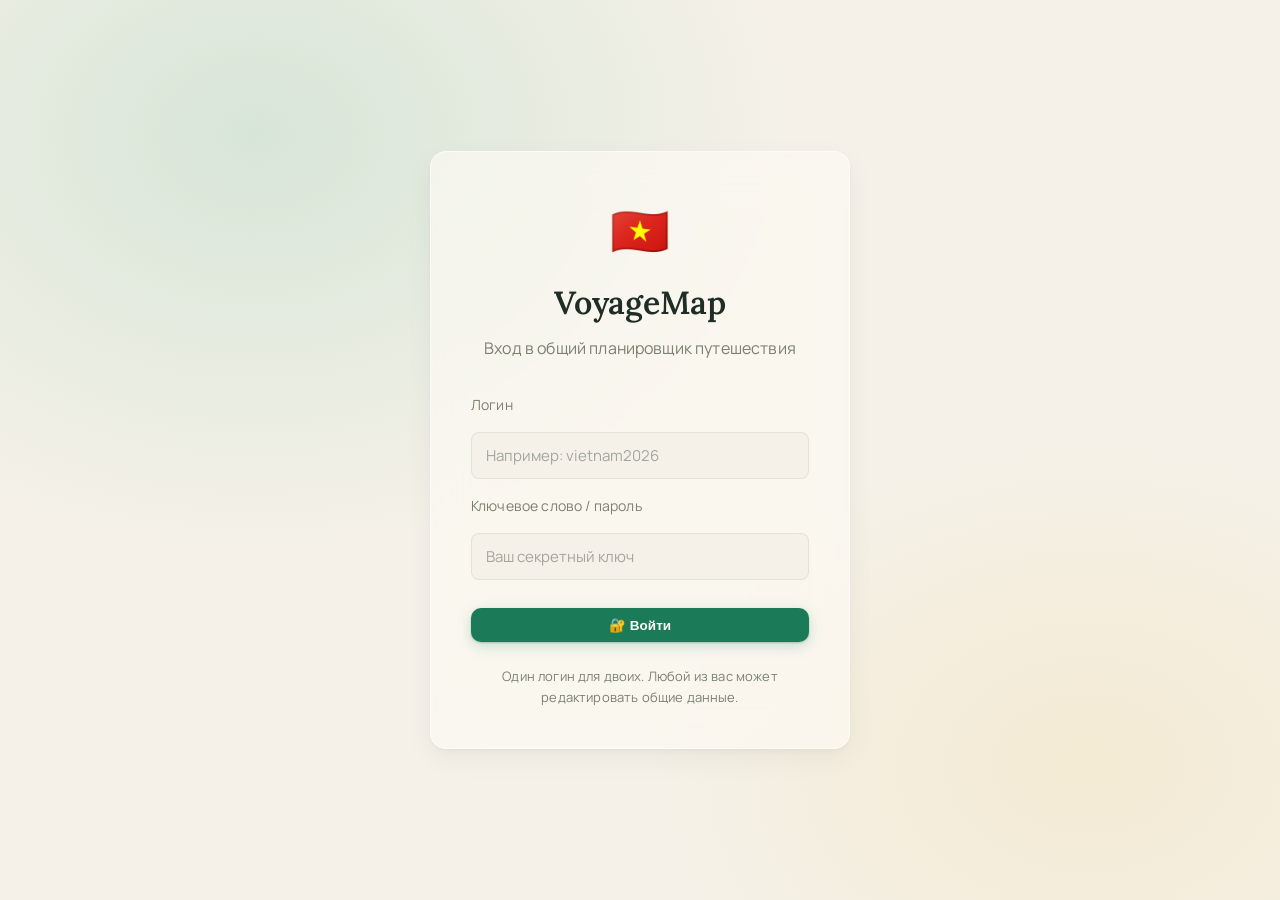
==== commit 3fb89eaa: "Redesign: warm glass theme, serif+sans fonts, notes editor v2, width cap 1360px, autofill lock - New" ====
--- a/index.html
+++ b/index.html
@@ -4,6 +4,9 @@
     <meta charset="UTF-8">
     <meta name="viewport" content="width=device-width, initial-scale=1.0">
     <title>Vietnam Travel Map 2026</title>
+    <link rel="preconnect" href="https://fonts.googleapis.com">
+    <link rel="preconnect" href="https://fonts.gstatic.com" crossorigin>
+    <link href="https://fonts.googleapis.com/css2?family=Manrope:wght@400;500;600;700;800&family=Lora:wght@500;600;700&display=swap" rel="stylesheet">
     <link rel="stylesheet" href="https://unpkg.com/leaflet@1.9.4/dist/leaflet.css" />
     <link rel="stylesheet" href="css/style.css">
 </head>
@@ -271,7 +274,7 @@
                 <button class="builder-toggle" id="builder-toggle" onclick="toggleRouteBuilder()">🛣️ Маршрут</button>
 
                 <div id="map-context-menu" class="map-context-menu hidden">
-                    <div class="context-item" data-action="waypoint">➕ Добавить точку маршрута</div>
+                    <div class="context-item" data-action="waypoint">+ Добавить точку маршрута</div>
                     <div class="context-item" data-action="google">🔍 Искать в Google Maps</div>
                 </div>
 
@@ -392,7 +395,7 @@
                     <div class="cruises-content" id="cruises-content">
                         <div class="cruises-intro">
                             <p>Вдохновение для маршрутов: официальные круизы по бухтам и рекам, а также места, куда можно добавить свои буклеты и ссылки.</p>
-                            <button class="btn btn-secondary" onclick="openCruiseForm()">➕ Добавить буклет/ссылку</button>
+                            <button class="btn btn-secondary" onclick="openCruiseForm()">+ Добавить буклет/ссылку</button>
                         </div>
 
                         <div class="carousel-wrapper">
@@ -434,25 +437,38 @@
                     <h1>📝 Заметки</h1>
                     <p class="subtitle">Личные заметки: места, врачи, кафе, жильё — всё в одном месте</p>
                 </header>
+
+                <!-- Все заметки: сводка + индекс по хэштегам -->
+                <div class="notes-all-bar">
+                    <div class="notes-all-left">
+                        <button class="filter-chip notes-all-chip" id="notes-all-chip" onclick="showAllNotes()">📋 Все заметки <span class="filter-chip-count" id="notes-all-count">0</span></button>
+                        <span class="filter-hint" id="notes-all-hint">кликните #хэштег — покажем все заметки с ним</span>
+                        <button class="filter-chip notes-all-clear hidden" id="notes-all-clear" onclick="clearAllNoteFilters()">✕ Сбросить фильтры</button>
+                    </div>
+                    <div id="notes-all-tags" class="filter-chips"></div>
+                </div>
+
                 <div class="notes-layout">
                     <div class="notes-sidebar">
                         <div class="search-box">
-                            <input type="text" id="notes-search" placeholder="Найти заметку по названию или тегу…">
+                            <input type="text" id="notes-search" placeholder="Найти заметку по названию или тегу…" autocomplete="off" readonly onfocus="this.removeAttribute('readonly')">
                         </div>
                         <div id="notes-tree" class="notes-tree"></div>
                     </div>
                     <div class="notes-content">
-                        <div class="notes-filter-bar">
-                            <div class="notes-filter-row">
-                                <span class="filter-label">📍 Город:</span>
-                                <div id="notes-filter-cities" class="filter-chips"></div>
-                            </div>
+                        <div class="notes-filter-bar" id="notes-filter-bar">
                             <div class="notes-filter-row">
                                 <span class="filter-label">🏷️ Теги:</span>
                                 <div id="notes-filter-tags" class="filter-chips"></div>
                             </div>
+                            <details class="notes-cities-details">
+                                <summary>📍 Города</summary>
+                                <div class="notes-filter-row">
+                                    <div id="notes-filter-cities" class="filter-chips"></div>
+                                </div>
+                            </details>
                             <div class="notes-filter-actions">
-                                <button class="btn btn-primary" onclick="startNewNote()">➕ Добавить заметку</button>
+                                <button class="btn btn-primary" onclick="startNewNote()">+ Добавить заметку</button>
                             </div>
                         </div>
                         <div id="notes-subbar" class="notes-subbar-host"></div>
@@ -513,7 +529,7 @@
                                 <label for="expense-notes">Примечание (необязательно)</label>
                                 <input type="text" id="expense-notes" placeholder="Где, с кем, детали...">
 
-                                <button type="submit" class="btn btn-primary" style="width: 100%; margin-top: 8px;">➕ Добавить трату</button>
+                                <button type="submit" class="btn btn-primary" style="width: 100%; margin-top: 8px;">+ Добавить трату</button>
                             </form>
                         </div>
                     </div>
--- a/css/style.css
+++ b/css/style.css
@@ -1,19 +1,23 @@
 :root {
-    --bg-primary: #0f0c15;
-    --bg-secondary: #1a1625;
-    --bg-card: #231d32;
-    --bg-hover: #2d2640;
-    --text-primary: #f0e6ff;
-    --text-secondary: #a99bb8;
-    --accent: #ff6b8a;
-    --accent-hover: #ff4d73;
-    --accent-blue: #6b8aff;
-    --border: #332a45;
-    --success: #4ade80;
-    --warning: #facc15;
-    --danger: #ef4444;
+    --bg-primary: #f5f1e8;
+    --bg-secondary: #eee9dd;
+    --bg-card: #fcfaf4;
+    --bg-hover: #ede8da;
+    --text-primary: #1f2d26;
+    --text-secondary: #79816f;
+    --accent: #1b7a57;
+    --accent-hover: #14603f;
+    --accent-blue: #3aa981;
+    --border: rgba(31, 45, 38, 0.08);
+    --border-strong: rgba(31, 45, 38, 0.14);
+    --success: #2f9e44;
+    --warning: #e6b83c;
+    --danger: #dc4444;
     --radius: 12px;
-    --shadow: 0 4px 20px rgba(0, 0, 0, 0.4);
+    --glass-bg: rgba(252, 250, 244, 0.68);
+    --glass-border: rgba(255, 255, 255, 0.6);
+    --shadow: 0 1px 2px rgba(31, 45, 38, 0.03), 0 2.4px 7px rgba(31, 45, 38, 0.03), 0 9px 28px rgba(31, 45, 38, 0.05);
+    --shadow-soft: 0 1px 2px rgba(31, 45, 38, 0.03), 0 4px 18px rgba(31, 45, 38, 0.04);
 }
 
 * {
@@ -23,8 +27,15 @@
 }
 
 body {
-    font-family: 'Segoe UI', system-ui, -apple-system, BlinkMacSystemFont, sans-serif;
-    background: var(--bg-primary);
+    font-family: 'Manrope', 'Segoe UI', system-ui, -apple-system, BlinkMacSystemFont, sans-serif;
+    letter-spacing: 0.01em;
+    line-height: 1.6;
+    background:
+        radial-gradient(900px 600px at 85% -10%, rgba(58, 169, 129, 0.10), transparent 60%),
+        radial-gradient(700px 500px at -10% 100%, rgba(230, 184, 60, 0.07), transparent 55%),
+        radial-gradient(1200px 800px at 40% 50%, rgba(255, 255, 255, 0.5), transparent 70%),
+        var(--bg-primary);
+    background-attachment: fixed;
     color: var(--text-primary);
     height: 100vh;
     overflow: hidden;
@@ -34,13 +45,47 @@
     display: flex;
     height: 100vh;
     width: 100vw;
+}
+
+/* Chrome заливает автозаполненные поля синим — перекрашиваем в фон темы */
+input:-webkit-autofill,
+input:-webkit-autofill:hover,
+input:-webkit-autofill:focus {
+    -webkit-box-shadow: 0 0 0 1000px var(--bg-primary) inset;
+    -webkit-text-fill-color: var(--text-primary);
+    caret-color: var(--text-primary);
+    transition: background-color 99999s ease-in-out 0s;
+}
+
+/* Подсказки в полях — заметно легче основного текста */
+::placeholder {
+    color: rgba(31, 45, 38, 0.38);
+    opacity: 1;
+}
+
+input::placeholder,
+textarea::placeholder {
+    font-weight: 400;
+}
+
+/* Заголовки разделов — серифный шрифт для иерархии */
+h1, h2, h3 {
+    font-family: 'Lora', Georgia, 'Times New Roman', serif;
+    font-weight: 600;
+    letter-spacing: -0.01em;
+}
+
+h3 {
+    font-size: 19px;
 }
 
 /* Sidebar */
 .sidebar {
     width: 260px;
-    background: var(--bg-secondary);
-    border-right: 1px solid var(--border);
+    background: var(--glass-bg);
+    backdrop-filter: blur(22px) saturate(1.15);
+    -webkit-backdrop-filter: blur(22px) saturate(1.15);
+    border-right: 1px solid var(--glass-border);
     display: flex;
     flex-direction: column;
     padding: 24px 16px;
@@ -132,13 +177,29 @@
     display: block;
 }
 
+/* На широких экранах не растягиваем контент на всю ширину —
+   ограничиваем и центрируем (как страницы Ozon/Notion).
+   Карта — исключение, она полноэкранная. */
+#tab-weather > *,
+#tab-routes > *,
+#tab-planner > *,
+#tab-notes > *,
+#tab-expenses > *,
+#tab-settings > * {
+    max-width: 1360px;
+    margin-left: auto;
+    margin-right: auto;
+}
+
 .page-header {
     margin-bottom: 28px;
 }
 
 .page-header h1 {
-    font-size: 32px;
-    font-weight: 700;
+    font-family: 'Lora', Georgia, 'Times New Roman', serif;
+    font-size: 34px;
+    font-weight: 600;
+    letter-spacing: -0.01em;
     margin-bottom: 8px;
 }
 
@@ -170,16 +231,19 @@
 }
 
 .card {
-    background: var(--bg-card);
+    background: rgba(252, 250, 244, 0.82);
+    backdrop-filter: blur(10px);
+    -webkit-backdrop-filter: blur(10px);
     border: 1px solid var(--border);
     border-radius: var(--radius);
     padding: 22px;
+    box-shadow: var(--shadow-soft);
+    transition: border-color 0.2s ease, transform 0.15s ease, box-shadow 0.2s ease;
+}
+
+.card:hover {
+    border-color: var(--border-strong);
     box-shadow: var(--shadow);
-    transition: border-color 0.2s ease, transform 0.15s ease;
-}
-
-.card:hover {
-    border-color: #4a3f63;
 }
 
 .card.wide {
@@ -207,8 +271,8 @@
 .card-label {
     color: var(--text-secondary);
     font-size: 11px;
-    font-weight: 600;
-    letter-spacing: 1.2px;
+    font-weight: 700;
+    letter-spacing: 1.6px;
 }
 
 .card-title {
@@ -448,44 +512,51 @@
 }
 
 .btn {
-    padding: 12px 24px;
-    border-radius: var(--radius);
+    padding: 9px 16px;
+    border-radius: 10px;
     border: none;
-    font-size: 14px;
+    font-size: 13.5px;
     font-weight: 600;
+    letter-spacing: 0.005em;
     cursor: pointer;
     transition: all 0.2s ease;
 }
 
 .btn-primary {
     background: var(--accent);
-    color: white;
+    color: #fff;
+    box-shadow: 0 1px 2px rgba(20, 96, 63, 0.25), 0 4px 14px rgba(27, 122, 87, 0.22);
 }
 
 .btn-primary:hover {
     background: var(--accent-hover);
+    box-shadow: 0 1px 2px rgba(20, 96, 63, 0.3), 0 6px 18px rgba(27, 122, 87, 0.28);
+    transform: translateY(-1px);
 }
 
 .btn-secondary {
-    background: var(--bg-hover);
-    color: var(--text-primary);
-    border: 1px solid var(--border);
+    background: rgba(31, 45, 38, 0.06);
+    color: var(--text-primary);
+    border: 1px solid transparent;
     margin-right: 8px;
     margin-bottom: 8px;
 }
 
 .btn-secondary:hover {
-    background: var(--border);
+    background: rgba(31, 45, 38, 0.1);
+    color: var(--accent);
+    transform: translateY(-1px);
 }
 
 .btn-danger {
-    background: rgba(239, 68, 68, 0.2);
+    background: rgba(31, 45, 38, 0.05);
+    color: var(--text-secondary);
+    border: 1px solid transparent;
+}
+
+.btn-danger:hover {
+    background: rgba(220, 68, 68, 0.1);
     color: var(--danger);
-    border: 1px solid var(--danger);
-}
-
-.btn-danger:hover {
-    background: rgba(239, 68, 68, 0.3);
 }
 
 /* Map */
@@ -505,7 +576,10 @@
     justify-content: space-between;
     flex-wrap: wrap;
     gap: 12px;
-    background: var(--bg-card);
+    background: var(--glass-bg);
+    backdrop-filter: blur(18px) saturate(1.15);
+    -webkit-backdrop-filter: blur(18px) saturate(1.15);
+    border: 1px solid var(--glass-border);
     padding: 10px 14px;
     border-radius: var(--radius);
     border: 1px solid var(--border);
@@ -728,10 +802,10 @@
 }
 
 .popup-type.city { background: var(--accent-blue); color: white; }
-.popup-type.attraction { background: var(--warning); color: #1a1625; }
-.popup-type.beach { background: #22d3ee; color: #1a1625; }
-.popup-type.airport { background: var(--success); color: #1a1625; }
-.popup-type.port { background: #a78bfa; color: white; }
+.popup-type.attraction { background: var(--warning); color: #4a3a10; }
+.popup-type.beach { background: #4fb3a9; color: white; }
+.popup-type.airport { background: var(--success); color: white; }
+.popup-type.port { background: #7d9bb0; color: white; }
 
 .popup-images {
     display: grid;
@@ -991,7 +1065,7 @@
 .route-row:hover,
 .route-row.active {
     border-color: var(--accent);
-    background: rgba(255, 107, 138, 0.08);
+    background: rgba(27, 122, 87, 0.06);
 }
 
 .route-row-date {
@@ -1389,6 +1463,69 @@
     margin-bottom: 16px;
 }
 
+/* Текст заметки — главный элемент формы */
+#note-body {
+    min-height: 340px;
+    font-size: 15px;
+    padding: 18px 20px;
+    background: var(--bg-card);
+    border-color: var(--border-strong);
+}
+
+/* Теги + адрес — короткие, в одну линию */
+.notes-form-grid.notes-form-grid-2 {
+    display: grid;
+    grid-template-columns: minmax(0, 5fr) minmax(0, 7fr);
+    gap: 16px;
+}
+
+/* Сворачиваемый блок «Метка на карте» */
+.note-extra {
+    border: 1px solid var(--border);
+    border-radius: var(--radius);
+    padding: 10px 14px;
+    background: transparent;
+}
+
+.note-extra summary {
+    cursor: pointer;
+    color: var(--text-secondary);
+    font-size: 12px;
+    font-weight: 600;
+    text-transform: uppercase;
+    letter-spacing: 0.3px;
+    list-style: none;
+    display: flex;
+    align-items: center;
+    gap: 6px;
+    user-select: none;
+}
+
+.note-extra summary::before {
+    content: '▸';
+    display: inline-block;
+    transition: transform 0.15s ease;
+    color: var(--text-secondary);
+}
+
+.note-extra[open] summary::before {
+    transform: rotate(90deg);
+}
+
+.note-extra summary .hint {
+    text-transform: none;
+    letter-spacing: 0;
+    font-size: 11px;
+}
+
+.note-extra .pin-type-picker {
+    margin-top: 12px;
+}
+
+.note-extra summary::-webkit-details-marker {
+    display: none;
+}
+
 .notes-editor-form textarea:focus {
     outline: none;
     border-color: var(--accent);
@@ -1466,11 +1603,18 @@
 }
 
 .notes-tree-toggle {
-    font-size: 11px;
-    color: var(--text-secondary);
-    width: 12px;
+    font-size: 13px;
+    color: var(--text-secondary);
+    width: 16px;
+    flex: 0 0 16px;
     display: inline-block;
     text-align: center;
+    cursor: pointer;
+    transition: color 0.15s, transform 0.15s;
+}
+
+.notes-tree-toggle:hover {
+    color: var(--accent);
 }
 
 .notes-tree-icon {
@@ -1697,6 +1841,50 @@
     flex-wrap: wrap;
 }
 
+/* Сворачиваемый список городов — по умолчанию скрыт */
+.notes-cities-details {
+    border: 1px solid transparent;
+    border-radius: 10px;
+}
+
+.notes-cities-details summary {
+    display: inline-flex;
+    align-items: center;
+    gap: 6px;
+    color: var(--text-secondary);
+    font-size: 12px;
+    font-weight: 600;
+    cursor: pointer;
+    user-select: none;
+    padding: 4px 10px;
+    border-radius: 8px;
+    list-style: none;
+}
+
+.notes-cities-details summary::-webkit-details-marker {
+    display: none;
+}
+
+.notes-cities-details summary::before {
+    content: '▸';
+    font-size: 11px;
+    color: rgba(31, 45, 38, 0.4);
+    transition: transform 0.15s ease;
+}
+
+.notes-cities-details[open] summary::before {
+    transform: rotate(90deg);
+}
+
+.notes-cities-details summary:hover {
+    background: var(--bg-hover);
+}
+
+.notes-cities-details[open] summary {
+    color: var(--text-primary);
+    margin-bottom: 4px;
+}
+
 .notes-filter-row .filter-label {
     color: var(--text-secondary);
     font-size: 12px;
@@ -1752,10 +1940,165 @@
 }
 
 .filter-hint {
-    color: var(--text-secondary);
+    color: rgba(31, 45, 38, 0.4);
     font-size: 12px;
     font-style: italic;
     padding: 4px 0;
+}
+
+/* Все заметки: сводка + индекс по хэштегам */
+.notes-all-bar {
+    display: flex;
+    flex-direction: column;
+    gap: 8px;
+    background: var(--bg-card);
+    border: 1px solid var(--border);
+    border-radius: var(--radius);
+    padding: 12px 16px;
+    margin-bottom: 16px;
+}
+
+.notes-all-left {
+    display: flex;
+    align-items: center;
+    flex-wrap: wrap;
+    gap: 8px;
+}
+
+.notes-all-clear.hidden {
+    display: none;
+}
+
+/* Кнопка «Все заметки» — заметная */
+.notes-all-chip {
+    padding: 8px 18px;
+    background: var(--accent);
+    border-color: var(--accent);
+    color: white;
+    font-size: 14px;
+    font-weight: 700;
+    border-radius: 20px;
+}
+
+.notes-all-chip:hover {
+    background: var(--accent-hover);
+    border-color: var(--accent-hover);
+    color: white;
+}
+
+/* «Все заметки» в дереве категорий */
+.notes-tree-all {
+    margin-bottom: 6px;
+    border: 1px solid var(--border);
+}
+
+.notes-tree-all > .notes-tree-header {
+    font-weight: 700;
+}
+
+.notes-tree-all.active {
+    border-color: var(--accent);
+}
+
+.notes-tree-all.active > .notes-tree-header {
+    background: var(--accent);
+    color: white;
+}
+
+.notes-tree-all.active > .notes-tree-header .notes-tree-count {
+    background: rgba(255, 255, 255, 0.25);
+    color: white;
+}
+
+/* --- Фото и скриншоты в заметках --- */
+
+.note-images-drop {
+    border: 2px dashed var(--border);
+    border-radius: var(--radius);
+    padding: 16px;
+    text-align: center;
+    color: var(--text-secondary);
+    font-size: 13px;
+    cursor: pointer;
+    transition: border-color 0.15s, background 0.15s, color 0.15s;
+    user-select: none;
+}
+
+.note-images-drop:hover,
+.note-images-drop.drag {
+    border-color: var(--accent);
+    background: var(--bg-hover);
+    color: var(--text-primary);
+}
+
+.note-images-list {
+    display: flex;
+    flex-wrap: wrap;
+    align-items: center;
+    gap: 8px;
+    margin-top: 10px;
+}
+
+.note-image-thumb {
+    position: relative;
+    width: 96px;
+    height: 72px;
+    border-radius: 8px;
+    overflow: hidden;
+    border: 1px solid var(--border);
+    flex: 0 0 auto;
+}
+
+.note-image-thumb img {
+    width: 100%;
+    height: 100%;
+    object-fit: cover;
+    cursor: zoom-in;
+    display: block;
+}
+
+.note-image-remove {
+    position: absolute;
+    top: 3px;
+    right: 3px;
+    width: 18px;
+    height: 18px;
+    line-height: 17px;
+    text-align: center;
+    font-size: 11px;
+    border-radius: 50%;
+    background: rgba(0, 0, 0, 0.65);
+    color: white;
+    cursor: pointer;
+}
+
+.note-image-remove:hover {
+    background: var(--accent);
+}
+
+/* Превью фото на карточке заметки */
+.note-card-imgwrap {
+    position: relative;
+    margin: -12px -14px 10px;
+}
+
+.note-card-img {
+    width: 100%;
+    height: 120px;
+    object-fit: cover;
+    display: block;
+    border-radius: var(--radius) var(--radius) 0 0;
+}
+
+.note-card-imgcount {
+    position: absolute;
+    right: 6px;
+    bottom: 6px;
+    font-size: 11px;
+    padding: 2px 8px;
+    border-radius: 10px;
+    background: rgba(0, 0, 0, 0.6);
+    color: white;
 }
 
 .notes-filter-actions {
@@ -1798,9 +2141,10 @@
     border: 1px solid var(--border);
     border-radius: var(--radius);
     color: var(--text-primary);
-    font-size: 18px;
+    font-size: 19px;
     font-weight: 600;
-    font-family: inherit;
+    font-family: 'Lora', Georgia, serif;
+    letter-spacing: -0.01em;
 }
 
 .note-title-input:focus {
@@ -1832,7 +2176,8 @@
     font-weight: 400;
     text-transform: none;
     letter-spacing: 0;
-    color: var(--text-secondary);
+    color: rgba(31, 45, 38, 0.45);
+    font-size: 11px;
     font-style: italic;
     margin-left: 4px;
 }
@@ -1840,7 +2185,7 @@
 .notes-form-row input[type="text"],
 .notes-form-row select,
 .notes-form-row textarea {
-    padding: 10px 14px;
+    padding: 9px 14px;
     background: var(--bg-primary);
     border: 1px solid var(--border);
     border-radius: var(--radius);
@@ -1848,6 +2193,8 @@
     font-size: 14px;
     font-family: inherit;
     width: 100%;
+    min-height: 42px;
+    box-sizing: border-box;
 }
 
 .notes-form-row select {
@@ -1871,11 +2218,11 @@
     display: flex;
     flex-wrap: wrap;
     gap: 6px;
-    padding: 8px 10px;
+    padding: 5px 12px;
     background: var(--bg-primary);
     border: 1px solid var(--border);
     border-radius: var(--radius);
-    min-height: 40px;
+    min-height: 42px;
     align-items: center;
 }
 
@@ -1910,13 +2257,31 @@
 
 .note-address-row input {
     flex: 1;
-    padding: 10px 14px;
+    height: 42px;
+    min-height: 42px;
+    box-sizing: border-box;
+    padding: 8px 14px;
     background: var(--bg-primary);
     border: 1px solid var(--border);
     border-radius: var(--radius);
     color: var(--text-primary);
     font-size: 14px;
     font-family: inherit;
+}
+
+/* Единая высота всех полей формы редактора */
+.notes-editor-form input[type="text"],
+.notes-editor-form select,
+.notes-editor-form textarea {
+    box-sizing: border-box;
+}
+
+/* Внутренний инпут тегов — без собственной рамки (иначе двойное окно) */
+.notes-editor-form input#note-tag-input {
+    border: none;
+    background: transparent;
+    padding: 4px 0;
+    min-height: 28px;
 }
 
 .note-address-row input:focus {
@@ -1925,7 +2290,7 @@
 }
 
 .note-coords-display {
-    color: var(--text-secondary);
+    color: rgba(31, 45, 38, 0.4);
     font-size: 12px;
     padding: 4px 0;
 }
@@ -1948,6 +2313,21 @@
     border-top: 1px solid var(--border);
     padding-top: 14px;
     margin-top: 4px;
+}
+
+.notes-editor-actions .btn {
+    height: 40px;
+    padding: 0 18px;
+    display: inline-flex;
+    align-items: center;
+    justify-content: center;
+    box-shadow: none;
+}
+
+.btn-sm {
+    height: 42px;
+    padding: 0 14px;
+    font-size: 13px;
 }
 
 .note-flash {
@@ -2083,39 +2463,37 @@
 .expense-category-bar {
     display: flex;
     align-items: center;
-    gap: 12px;
+    gap: 10px;
 }
 
 .expense-category-bar .bar-label {
-    width: 140px;
-    font-size: 13px;
+    width: 128px;
+    font-size: 12px;
     color: var(--text-secondary);
     flex-shrink: 0;
 }
 
 .expense-category-bar .bar-track {
     flex: 1;
-    height: 24px;
+    height: 8px;
     background: var(--bg-secondary);
-    border-radius: 12px;
+    border-radius: 4px;
     overflow: hidden;
     position: relative;
 }
 
 .expense-category-bar .bar-fill {
     height: 100%;
-    border-radius: 12px;
+    border-radius: 4px;
     transition: width 0.5s ease;
 }
 
 .expense-category-bar .bar-value {
-    position: absolute;
-    right: 10px;
-    top: 50%;
-    transform: translateY(-50%);
     font-size: 12px;
     font-weight: 600;
-    color: var(--text-primary);
+    color: var(--text-secondary);
+    flex-shrink: 0;
+    white-space: nowrap;
 }
 
 .expenses-list {
@@ -2128,10 +2506,10 @@
     display: flex;
     justify-content: space-between;
     align-items: center;
-    background: var(--bg-secondary);
-    border: 1px solid var(--border);
-    border-radius: var(--radius);
-    padding: 14px 16px;
+    background: var(--bg-card);
+    border: 1px solid var(--border);
+    border-radius: var(--radius);
+    padding: 10px 14px;
 }
 
 .expense-item-info {
@@ -2149,14 +2527,14 @@
 }
 
 .expense-item-amount {
-    font-size: 18px;
+    font-size: 15px;
     font-weight: 700;
     color: var(--accent);
-    margin-right: 16px;
+    margin-right: 12px;
 }
 
 .expense-item-actions button {
-    padding: 6px 12px;
+    padding: 5px 9px;
     font-size: 12px;
 }
 
@@ -2184,7 +2562,7 @@
     flex-direction: column;
     align-items: center;
     justify-content: center;
-    height: 100%;
+    padding: 48px 24px;
     color: var(--text-secondary);
     text-align: center;
 }
@@ -2588,11 +2966,11 @@
 }
 
 /* Цветные бейджи для pin-toggle */
-.pin-toggle.pin-toggle-want-to-visit { border-left: 3px solid #e74c3c; padding-left: 6px; }
-.pin-toggle.pin-toggle-visited       { border-left: 3px solid #27ae60; padding-left: 6px; }
-.pin-toggle.pin-toggle-food          { border-left: 3px solid #f1c40f; padding-left: 6px; }
-.pin-toggle.pin-toggle-housing       { border-left: 3px solid #3498db; padding-left: 6px; }
-.pin-toggle.pin-toggle-note          { border-left: 3px solid #9b59b6; padding-left: 6px; }
+.pin-toggle.pin-toggle-want-to-visit { border-left: 3px solid var(--danger); padding-left: 6px; }
+.pin-toggle.pin-toggle-visited       { border-left: 3px solid var(--success); padding-left: 6px; }
+.pin-toggle.pin-toggle-food          { border-left: 3px solid var(--warning); padding-left: 6px; }
+.pin-toggle.pin-toggle-housing       { border-left: 3px solid #5b93b8; padding-left: 6px; }
+.pin-toggle.pin-toggle-note          { border-left: 3px solid #8f7fae; padding-left: 6px; }
 
 /* Цветные маркеры на карте */
 .pin-marker {
@@ -2826,24 +3204,24 @@
 
 /* Цветные состояния для каждого типа */
 .pin-type-btn.pin-type-want-to-visit.active {
-    border-color: #e74c3c;
-    background: rgba(231, 76, 60, 0.15);
+    border-color: var(--danger);
+    background: rgba(220, 68, 68, 0.12);
 }
 .pin-type-btn.pin-type-visited.active {
-    border-color: #27ae60;
-    background: rgba(39, 174, 96, 0.15);
+    border-color: var(--success);
+    background: rgba(47, 158, 68, 0.12);
 }
 .pin-type-btn.pin-type-food.active {
-    border-color: #f1c40f;
-    background: rgba(241, 196, 15, 0.18);
+    border-color: var(--warning);
+    background: rgba(230, 184, 60, 0.16);
 }
 .pin-type-btn.pin-type-housing.active {
-    border-color: #3498db;
-    background: rgba(52, 152, 219, 0.15);
+    border-color: #5b93b8;
+    background: rgba(91, 147, 184, 0.14);
 }
 .pin-type-btn.pin-type-note.active {
-    border-color: #9b59b6;
-    background: rgba(155, 89, 182, 0.15);
+    border-color: #8f7fae;
+    background: rgba(143, 127, 174, 0.14);
 }
 
 /* Поля формы */
@@ -2886,7 +3264,7 @@
 }
 
 .pin-form-field input.input-error {
-    border-color: #e74c3c;
+    border-color: var(--danger);
     animation: pinInputShake 0.4s ease;
 }
 
@@ -3041,7 +3419,7 @@
 }
 
 .planner-item:hover {
-    border-color: #4a3f63;
+    border-color: var(--accent);
 }
 
 .planner-item.past {
@@ -3051,7 +3429,7 @@
 
 .planner-item.today {
     border-left: 4px solid var(--accent);
-    background: rgba(255, 107, 138, 0.08);
+    background: rgba(27, 122, 87, 0.07);
 }
 
 .planner-item.soon {
@@ -3148,7 +3526,7 @@
 
 .planner-reminder.urgent {
     border-left-color: var(--accent);
-    background: rgba(255, 107, 138, 0.08);
+    background: rgba(27, 122, 87, 0.06);
 }
 
 .planner-reminder.calm {
@@ -3174,15 +3552,15 @@
     display: flex;
     align-items: center;
     gap: 14px;
-    background: rgba(255, 107, 138, 0.08);
-    border: 1px solid var(--accent);
-    border-radius: var(--radius);
-    padding: 14px 18px;
+    background: rgba(27, 122, 87, 0.06);
+    border: 1px solid rgba(27, 122, 87, 0.2);
+    border-radius: var(--radius);
+    padding: 12px 16px;
     margin-bottom: 20px;
 }
 
 .planner-banner-icon {
-    font-size: 28px;
+    font-size: 22px;
 }
 
 .planner-banner-body {
@@ -3219,9 +3597,9 @@
 
 .marker-city { background: var(--accent-blue); }
 .marker-attraction { background: var(--warning); }
-.marker-beach { background: #22d3ee; }
+.marker-beach { background: #4fb3a9; }
 .marker-airport { background: var(--success); }
-.marker-port { background: #a78bfa; }
+.marker-port { background: #7d9bb0; }
 
 /* Scrollbar */
 ::-webkit-scrollbar {
@@ -3286,7 +3664,10 @@
     left: 0;
     width: 100vw;
     height: 100vh;
-    background: var(--bg-primary);
+    background:
+        radial-gradient(900px 700px at 20% 15%, rgba(58, 169, 129, 0.16), transparent 60%),
+        radial-gradient(800px 600px at 85% 85%, rgba(230, 184, 60, 0.12), transparent 55%),
+        var(--bg-primary);
     display: flex;
     align-items: center;
     justify-content: center;
@@ -3299,9 +3680,11 @@
 }
 
 .login-card {
-    background: var(--bg-card);
-    border: 1px solid var(--border);
-    border-radius: var(--radius);
+    background: var(--glass-bg);
+    backdrop-filter: blur(24px) saturate(1.2);
+    -webkit-backdrop-filter: blur(24px) saturate(1.2);
+    border: 1px solid var(--glass-border);
+    border-radius: 16px;
     padding: 40px;
     width: 100%;
     max-width: 420px;
@@ -3314,6 +3697,8 @@
 }
 
 .login-header h1 {
+    font-family: 'Lora', Georgia, 'Times New Roman', serif;
+    font-weight: 600;
     margin-top: 8px;
     margin-bottom: 8px;
 }
